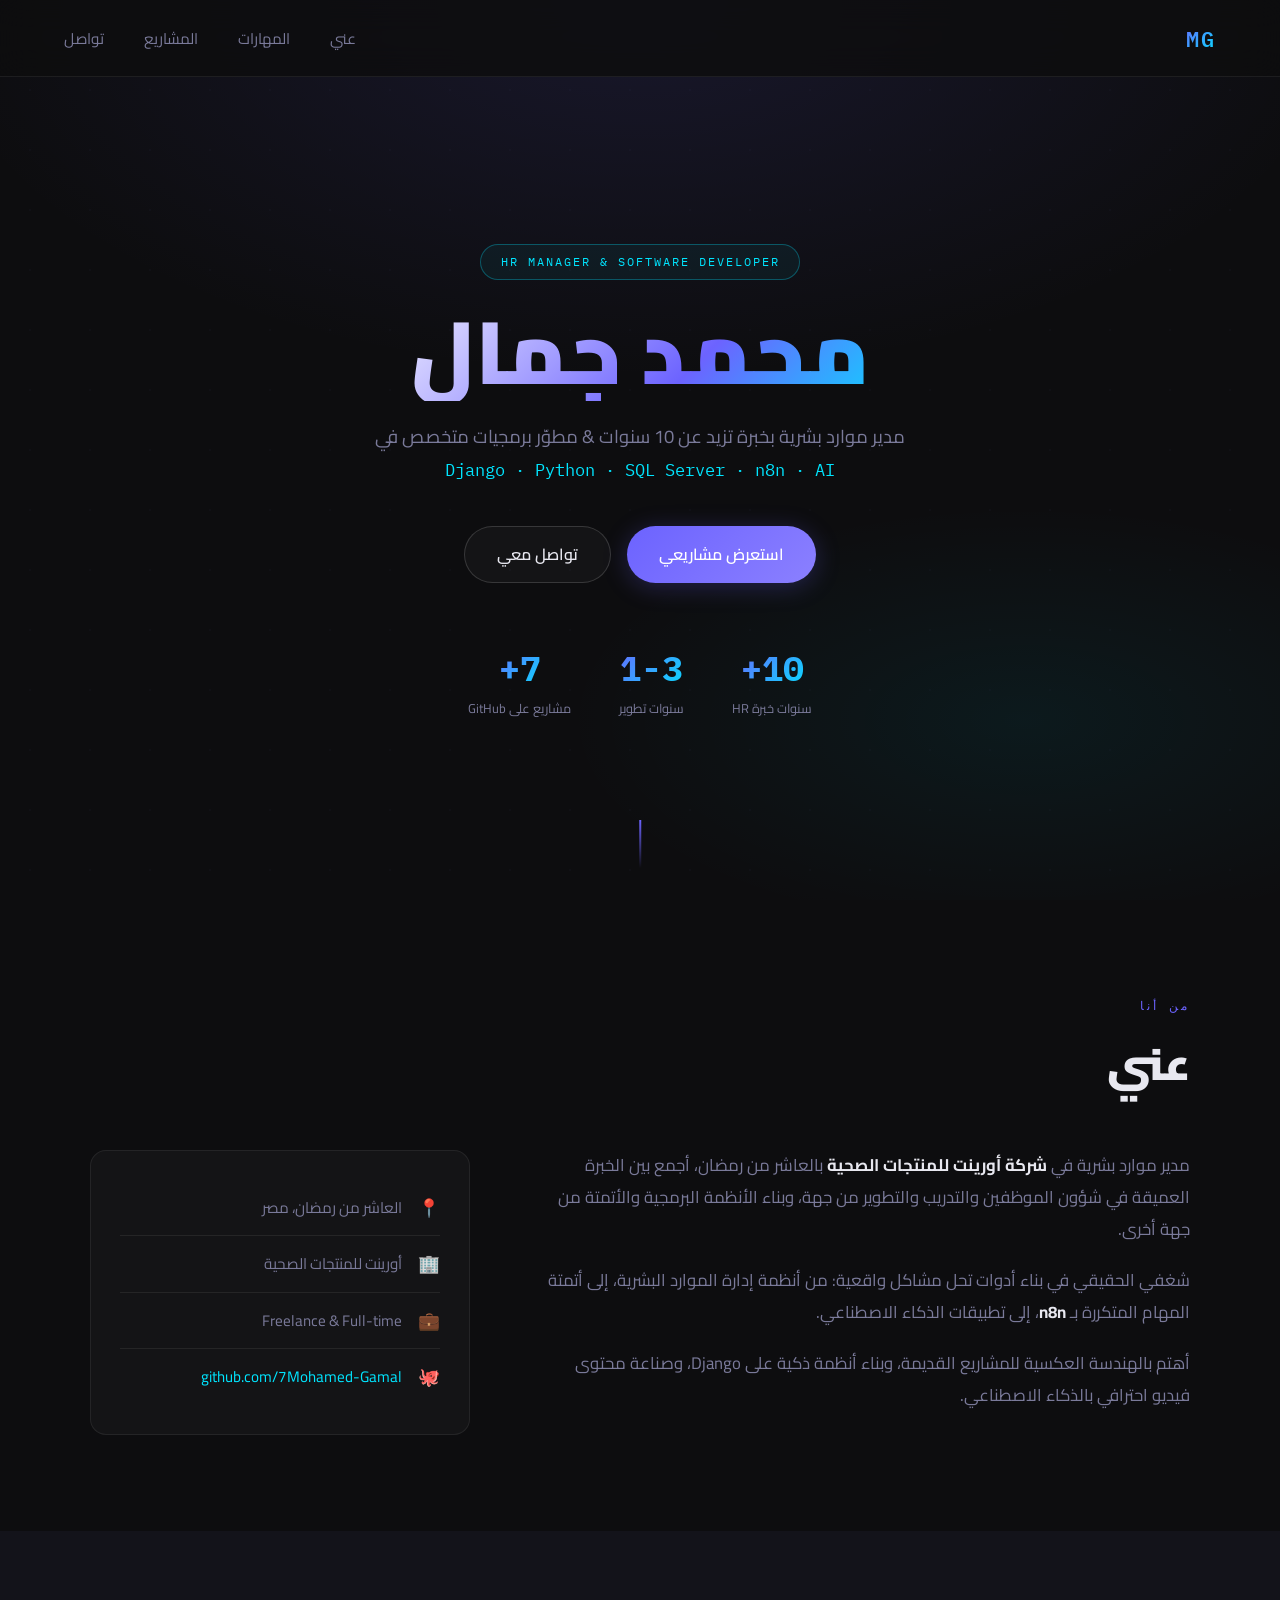
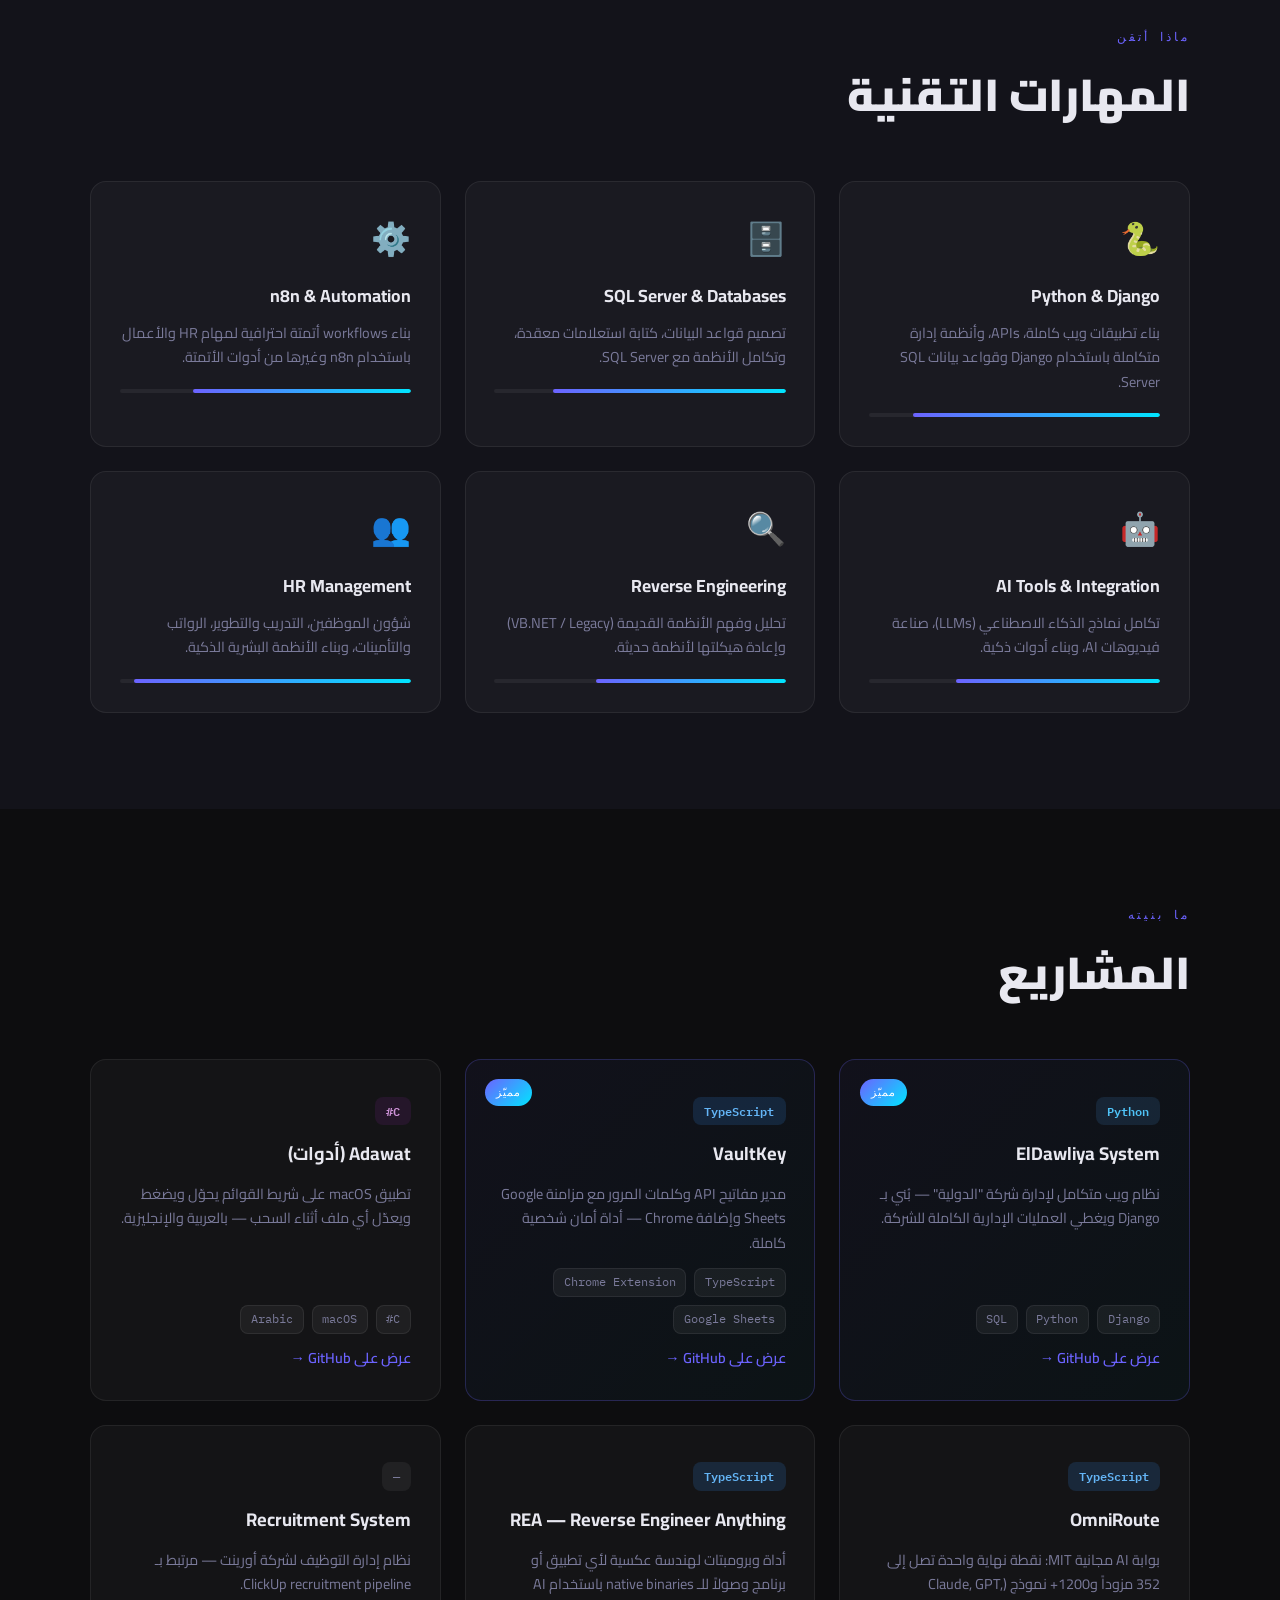
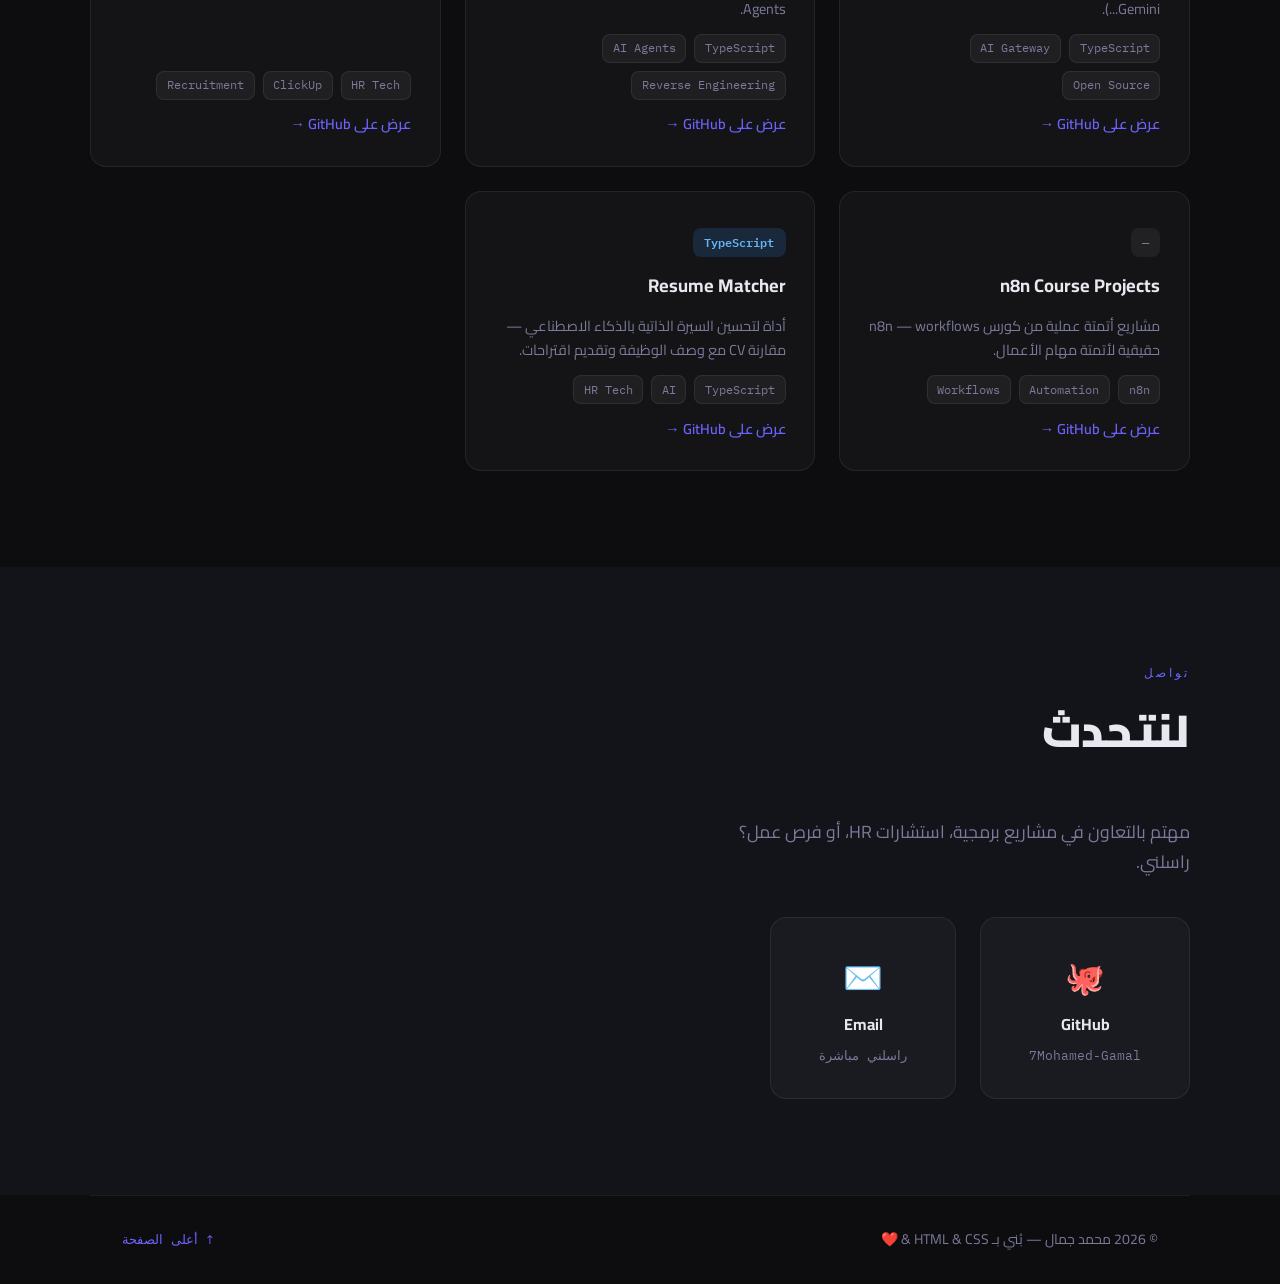
==== index.html @ 4344477e "Initial portfolio setup" ====
<!DOCTYPE html>
<html lang="ar" dir="rtl">
<head>
  <meta charset="UTF-8" />
  <meta name="viewport" content="width=device-width, initial-scale=1.0" />
  <title>محمد جمال | Portfolio</title>
  <link rel="preconnect" href="https://fonts.googleapis.com" />
  <link href="https://fonts.googleapis.com/css2?family=Cairo:wght@400;600;700;900&family=IBM+Plex+Mono:wght@400;600&display=swap" rel="stylesheet" />
  <link rel="stylesheet" href="assets/style.css" />
</head>
<body>

  <!-- ===== HEADER / HERO ===== -->
  <header class="hero" id="home">
    <nav class="nav">
      <span class="logo">MG</span>
      <ul class="nav-links">
        <li><a href="#about">عني</a></li>
        <li><a href="#skills">المهارات</a></li>
        <li><a href="#projects">المشاريع</a></li>
        <li><a href="#contact">تواصل</a></li>
      </ul>
    </nav>

    <div class="hero-content">
      <div class="hero-badge">HR Manager & Software Developer</div>
      <h1 class="hero-name">محمد جمال</h1>
      <p class="hero-sub">
        مدير موارد بشرية بخبرة تزيد عن 10 سنوات &amp; مطوّر برمجيات متخصص في
        <span class="highlight">Django · Python · SQL Server · n8n · AI</span>
      </p>
      <div class="hero-cta">
        <a href="#projects" class="btn btn-primary">استعرض مشاريعي</a>
        <a href="#contact" class="btn btn-outline">تواصل معي</a>
      </div>
      <div class="hero-stats">
        <div class="stat"><span class="stat-num">10+</span><span class="stat-label">سنوات خبرة HR</span></div>
        <div class="stat"><span class="stat-num">1-3</span><span class="stat-label">سنوات تطوير</span></div>
        <div class="stat"><span class="stat-num">7+</span><span class="stat-label">مشاريع على GitHub</span></div>
      </div>
    </div>

    <div class="hero-scroll"><span></span></div>
  </header>

  <!-- ===== ABOUT ===== -->
  <section class="section" id="about">
    <div class="container">
      <div class="section-label">من أنا</div>
      <h2 class="section-title">عني</h2>
      <div class="about-grid">
        <div class="about-text">
          <p>
            مدير موارد بشرية في <strong>شركة أورينت للمنتجات الصحية</strong> بالعاشر من رمضان،
            أجمع بين الخبرة العميقة في شؤون الموظفين والتدريب والتطوير من جهة،
            وبناء الأنظمة البرمجية والأتمتة من جهة أخرى.
          </p>
          <p>
            شغفي الحقيقي في بناء أدوات تحل مشاكل واقعية: من أنظمة إدارة الموارد البشرية،
            إلى أتمتة المهام المتكررة بـ <strong>n8n</strong>، إلى تطبيقات الذكاء الاصطناعي.
          </p>
          <p>
            أهتم بالهندسة العكسية للمشاريع القديمة، وبناء أنظمة ذكية على Django،
            وصناعة محتوى فيديو احترافي بالذكاء الاصطناعي.
          </p>
        </div>
        <div class="about-info">
          <div class="info-card">
            <div class="info-item"><span class="info-icon">📍</span><span>العاشر من رمضان، مصر</span></div>
            <div class="info-item"><span class="info-icon">🏢</span><span>أورينت للمنتجات الصحية</span></div>
            <div class="info-item"><span class="info-icon">💼</span><span>Freelance &amp; Full-time</span></div>
            <div class="info-item">
              <span class="info-icon">🐙</span>
              <a href="https://github.com/7Mohamed-Gamal" target="_blank" rel="noopener">github.com/7Mohamed-Gamal</a>
            </div>
          </div>
        </div>
      </div>
    </div>
  </section>

  <!-- ===== SKILLS ===== -->
  <section class="section section-dark" id="skills">
    <div class="container">
      <div class="section-label">ماذا أتقن</div>
      <h2 class="section-title">المهارات التقنية</h2>
      <div class="skills-grid">

        <div class="skill-card">
          <div class="skill-icon">🐍</div>
          <h3>Python & Django</h3>
          <p>بناء تطبيقات ويب كاملة، APIs، وأنظمة إدارة متكاملة باستخدام Django وقواعد بيانات SQL Server.</p>
          <div class="skill-bar"><div class="skill-fill" style="width:85%"></div></div>
        </div>

        <div class="skill-card">
          <div class="skill-icon">🗄️</div>
          <h3>SQL Server & Databases</h3>
          <p>تصميم قواعد البيانات، كتابة استعلامات معقدة، وتكامل الأنظمة مع SQL Server.</p>
          <div class="skill-bar"><div class="skill-fill" style="width:80%"></div></div>
        </div>

        <div class="skill-card">
          <div class="skill-icon">⚙️</div>
          <h3>n8n & Automation</h3>
          <p>بناء workflows أتمتة احترافية لمهام HR والأعمال باستخدام n8n وغيرها من أدوات الأتمتة.</p>
          <div class="skill-bar"><div class="skill-fill" style="width:75%"></div></div>
        </div>

        <div class="skill-card">
          <div class="skill-icon">🤖</div>
          <h3>AI Tools & Integration</h3>
          <p>تكامل نماذج الذكاء الاصطناعي (LLMs)، صناعة فيديوهات AI، وبناء أدوات ذكية.</p>
          <div class="skill-bar"><div class="skill-fill" style="width:70%"></div></div>
        </div>

        <div class="skill-card">
          <div class="skill-icon">🔍</div>
          <h3>Reverse Engineering</h3>
          <p>تحليل وفهم الأنظمة القديمة (VB.NET / Legacy) وإعادة هيكلتها لأنظمة حديثة.</p>
          <div class="skill-bar"><div class="skill-fill" style="width:65%"></div></div>
        </div>

        <div class="skill-card">
          <div class="skill-icon">👥</div>
          <h3>HR Management</h3>
          <p>شؤون الموظفين، التدريب والتطوير، الرواتب والتأمينات، وبناء الأنظمة البشرية الذكية.</p>
          <div class="skill-bar"><div class="skill-fill" style="width:95%"></div></div>
        </div>

      </div>
    </div>
  </section>

  <!-- ===== PROJECTS ===== -->
  <section class="section" id="projects">
    <div class="container">
      <div class="section-label">ما بنيته</div>
      <h2 class="section-title">المشاريع</h2>
      <div class="projects-grid">

        <div class="project-card featured">
          <div class="project-badge">مميّز</div>
          <div class="project-lang lang-python">Python</div>
          <h3>ElDawliya System</h3>
          <p>نظام ويب متكامل لإدارة شركة "الدولية" — بُني بـ Django ويغطي العمليات الإدارية الكاملة للشركة.</p>
          <div class="project-tags"><span>Django</span><span>Python</span><span>SQL</span></div>
          <a href="https://github.com/7Mohamed-Gamal/ElDawliya_Sys" target="_blank" class="project-link">عرض على GitHub →</a>
        </div>

        <div class="project-card featured">
          <div class="project-badge">مميّز</div>
          <div class="project-lang lang-ts">TypeScript</div>
          <h3>VaultKey</h3>
          <p>مدير مفاتيح API وكلمات المرور مع مزامنة Google Sheets وإضافة Chrome — أداة أمان شخصية كاملة.</p>
          <div class="project-tags"><span>TypeScript</span><span>Chrome Extension</span><span>Google Sheets</span></div>
          <a href="https://github.com/7Mohamed-Gamal/VaultKey" target="_blank" class="project-link">عرض على GitHub →</a>
        </div>

        <div class="project-card">
          <div class="project-lang lang-cs">C#</div>
          <h3>Adawat (أدوات)</h3>
          <p>تطبيق macOS على شريط القوائم يحوّل ويضغط ويعدّل أي ملف أثناء السحب — بالعربية والإنجليزية.</p>
          <div class="project-tags"><span>C#</span><span>macOS</span><span>Arabic</span></div>
          <a href="https://github.com/7Mohamed-Gamal/adawat" target="_blank" class="project-link">عرض على GitHub →</a>
        </div>

        <div class="project-card">
          <div class="project-lang lang-ts">TypeScript</div>
          <h3>OmniRoute</h3>
          <p>بوابة AI مجانية MIT: نقطة نهاية واحدة تصل إلى 352 مزوداً و1200+ نموذج (Claude, GPT, Gemini...).</p>
          <div class="project-tags"><span>TypeScript</span><span>AI Gateway</span><span>Open Source</span></div>
          <a href="https://github.com/7Mohamed-Gamal/OmniRoute" target="_blank" class="project-link">عرض على GitHub →</a>
        </div>

        <div class="project-card">
          <div class="project-lang lang-ts">TypeScript</div>
          <h3>REA — Reverse Engineer Anything</h3>
          <p>أداة وبرومبتات لهندسة عكسية لأي تطبيق أو برنامج وصولاً للـ native binaries باستخدام AI Agents.</p>
          <div class="project-tags"><span>TypeScript</span><span>AI Agents</span><span>Reverse Engineering</span></div>
          <a href="https://github.com/7Mohamed-Gamal/rea" target="_blank" class="project-link">عرض على GitHub →</a>
        </div>

        <div class="project-card">
          <div class="project-lang lang-none">—</div>
          <h3>Recruitment System</h3>
          <p>نظام إدارة التوظيف لشركة أورينت — مرتبط بـ ClickUp recruitment pipeline.</p>
          <div class="project-tags"><span>HR Tech</span><span>ClickUp</span><span>Recruitment</span></div>
          <a href="https://github.com/7Mohamed-Gamal/recruitment-system" target="_blank" class="project-link">عرض على GitHub →</a>
        </div>

        <div class="project-card">
          <div class="project-lang lang-none">—</div>
          <h3>n8n Course Projects</h3>
          <p>مشاريع أتمتة عملية من كورس n8n — workflows حقيقية لأتمتة مهام الأعمال.</p>
          <div class="project-tags"><span>n8n</span><span>Automation</span><span>Workflows</span></div>
          <a href="https://github.com/7Mohamed-Gamal/n8n-course-Projetcs" target="_blank" class="project-link">عرض على GitHub →</a>
        </div>

        <div class="project-card">
          <div class="project-lang lang-ts">TypeScript</div>
          <h3>Resume Matcher</h3>
          <p>أداة لتحسين السيرة الذاتية بالذكاء الاصطناعي — مقارنة CV مع وصف الوظيفة وتقديم اقتراحات.</p>
          <div class="project-tags"><span>TypeScript</span><span>AI</span><span>HR Tech</span></div>
          <a href="https://github.com/7Mohamed-Gamal/Resume-Matcher" target="_blank" class="project-link">عرض على GitHub →</a>
        </div>

      </div>
    </div>
  </section>

  <!-- ===== CONTACT ===== -->
  <section class="section section-dark" id="contact">
    <div class="container">
      <div class="section-label">تواصل</div>
      <h2 class="section-title">لنتحدث</h2>
      <p class="contact-sub">مهتم بالتعاون في مشاريع برمجية، استشارات HR، أو فرص عمل؟ راسلني.</p>
      <div class="contact-links">
        <a href="https://github.com/7Mohamed-Gamal" target="_blank" class="contact-card">
          <span class="contact-icon">🐙</span>
          <span>GitHub</span>
          <span class="contact-handle">7Mohamed-Gamal</span>
        </a>
        <a href="mailto:your@email.com" class="contact-card" id="email-link">
          <span class="contact-icon">✉️</span>
          <span>Email</span>
          <span class="contact-handle">راسلني مباشرة</span>
        </a>
      </div>
    </div>
  </section>

  <!-- ===== FOOTER ===== -->
  <footer class="footer">
    <p>© 2026 محمد جمال — بُني بـ HTML &amp; CSS &amp; ❤️</p>
    <a href="#home" class="back-top">↑ أعلى الصفحة</a>
  </footer>

  <script src="assets/main.js"></script>
</body>
</html>
---- assets/style.css ----
/* ===== RESET & BASE ===== */
*, *::before, *::after { box-sizing: border-box; margin: 0; padding: 0; }

:root {
  --bg: #0d0d0f;
  --bg2: #13131a;
  --bg3: #1a1a24;
  --border: rgba(255,255,255,0.07);
  --text: #e8e8f0;
  --text-muted: #7a7a9a;
  --accent: #6c63ff;
  --accent2: #00e5ff;
  --accent-glow: rgba(108, 99, 255, 0.25);
  --green: #00e676;
  --card-bg: rgba(255,255,255,0.03);
  --card-hover: rgba(108,99,255,0.08);
  --radius: 16px;
  --radius-sm: 8px;
  --font: 'Cairo', sans-serif;
  --mono: 'IBM Plex Mono', monospace;
  --shadow: 0 8px 32px rgba(0,0,0,0.4);
  --transition: all 0.3s cubic-bezier(0.4, 0, 0.2, 1);
}

html { scroll-behavior: smooth; }

body {
  font-family: var(--font);
  background: var(--bg);
  color: var(--text);
  line-height: 1.7;
  -webkit-font-smoothing: antialiased;
  overflow-x: hidden;
}

a { text-decoration: none; color: inherit; }

::selection { background: var(--accent); color: #fff; }

/* ===== SCROLLBAR ===== */
::-webkit-scrollbar { width: 6px; }
::-webkit-scrollbar-track { background: var(--bg); }
::-webkit-scrollbar-thumb { background: var(--accent); border-radius: 3px; }

/* ===== NAV ===== */
.nav {
  position: fixed;
  top: 0; left: 0; right: 0;
  z-index: 100;
  display: flex;
  align-items: center;
  justify-content: space-between;
  padding: 1.2rem 4rem;
  background: rgba(13,13,15,0.85);
  backdrop-filter: blur(16px);
  border-bottom: 1px solid var(--border);
}

.logo {
  font-family: var(--mono);
  font-size: 1.4rem;
  font-weight: 600;
  color: var(--accent);
  letter-spacing: 2px;
  background: linear-gradient(135deg, var(--accent), var(--accent2));
  -webkit-background-clip: text;
  -webkit-text-fill-color: transparent;
}

.nav-links {
  list-style: none;
  display: flex;
  gap: 2.5rem;
}

.nav-links a {
  font-size: 0.95rem;
  color: var(--text-muted);
  transition: var(--transition);
  position: relative;
}

.nav-links a::after {
  content: '';
  position: absolute;
  bottom: -4px;
  right: 0;
  width: 0;
  height: 2px;
  background: var(--accent);
  transition: width 0.3s;
}

.nav-links a:hover { color: var(--text); }
.nav-links a:hover::after { width: 100%; }

/* ===== HERO ===== */
.hero {
  min-height: 100vh;
  display: flex;
  flex-direction: column;
  align-items: center;
  justify-content: center;
  text-align: center;
  position: relative;
  padding: 8rem 2rem 4rem;
  background:
    radial-gradient(ellipse 80% 60% at 50% 0%, rgba(108,99,255,0.12) 0%, transparent 70%),
    radial-gradient(ellipse 60% 40% at 80% 80%, rgba(0,229,255,0.06) 0%, transparent 60%),
    var(--bg);
  overflow: hidden;
}

.hero::before {
  content: '';
  position: absolute;
  inset: 0;
  background: url("data:image/svg+xml,%3Csvg width='60' height='60' viewBox='0 0 60 60' xmlns='http://www.w3.org/2000/svg'%3E%3Cg fill='none' fill-rule='evenodd'%3E%3Cg fill='%236c63ff' fill-opacity='0.03'%3E%3Ccircle cx='30' cy='30' r='1'/%3E%3C/g%3E%3C/g%3E%3C/svg%3E");
  pointer-events: none;
}

.hero-content { position: relative; z-index: 1; max-width: 760px; }

.hero-badge {
  display: inline-block;
  font-family: var(--mono);
  font-size: 0.78rem;
  letter-spacing: 2px;
  text-transform: uppercase;
  color: var(--accent2);
  border: 1px solid rgba(0,229,255,0.3);
  padding: 0.4rem 1.2rem;
  border-radius: 100px;
  margin-bottom: 1.5rem;
  background: rgba(0,229,255,0.05);
}

.hero-name {
  font-size: clamp(3rem, 8vw, 5.5rem);
  font-weight: 900;
  line-height: 1.1;
  background: linear-gradient(135deg, #fff 0%, var(--accent) 60%, var(--accent2) 100%);
  -webkit-background-clip: text;
  -webkit-text-fill-color: transparent;
  margin-bottom: 1.2rem;
}

.hero-sub {
  font-size: 1.15rem;
  color: var(--text-muted);
  max-width: 580px;
  margin: 0 auto 2.5rem;
  line-height: 1.8;
}

.highlight {
  color: var(--accent2);
  font-family: var(--mono);
  font-size: 0.95em;
}

.hero-cta {
  display: flex;
  gap: 1rem;
  justify-content: center;
  flex-wrap: wrap;
  margin-bottom: 3.5rem;
}

.btn {
  padding: 0.85rem 2rem;
  border-radius: 100px;
  font-family: var(--font);
  font-size: 1rem;
  font-weight: 600;
  cursor: pointer;
  transition: var(--transition);
  display: inline-flex;
  align-items: center;
  gap: 0.5rem;
}

.btn-primary {
  background: linear-gradient(135deg, var(--accent), #8b80ff);
  color: #fff;
  box-shadow: 0 4px 24px var(--accent-glow);
}
.btn-primary:hover { transform: translateY(-2px); box-shadow: 0 8px 32px var(--accent-glow); }

.btn-outline {
  border: 1.5px solid rgba(255,255,255,0.15);
  color: var(--text);
  background: rgba(255,255,255,0.03);
}
.btn-outline:hover { border-color: var(--accent); color: var(--accent); background: var(--accent-glow); }

.hero-stats {
  display: flex;
  gap: 3rem;
  justify-content: center;
}

.stat { display: flex; flex-direction: column; align-items: center; }
.stat-num {
  font-size: 2.2rem;
  font-weight: 900;
  background: linear-gradient(135deg, var(--accent), var(--accent2));
  -webkit-background-clip: text;
  -webkit-text-fill-color: transparent;
  font-family: var(--mono);
}
.stat-label { font-size: 0.8rem; color: var(--text-muted); }

.hero-scroll {
  position: absolute;
  bottom: 2rem;
  left: 50%;
  transform: translateX(-50%);
}
.hero-scroll span {
  display: block;
  width: 1.5px;
  height: 48px;
  background: linear-gradient(to bottom, var(--accent), transparent);
  margin: 0 auto;
  animation: scroll-line 2s ease-in-out infinite;
}
@keyframes scroll-line { 0%,100%{opacity:0;transform:scaleY(0);transform-origin:top} 50%{opacity:1;transform:scaleY(1)} }

/* ===== SECTIONS ===== */
.section { padding: 6rem 2rem; }
.section-dark { background: var(--bg2); }

.container { max-width: 1100px; margin: 0 auto; }

.section-label {
  font-family: var(--mono);
  font-size: 0.75rem;
  letter-spacing: 3px;
  text-transform: uppercase;
  color: var(--accent);
  margin-bottom: 0.6rem;
}

.section-title {
  font-size: clamp(1.8rem, 4vw, 2.8rem);
  font-weight: 900;
  margin-bottom: 3rem;
  color: var(--text);
}

/* ===== ABOUT ===== */
.about-grid {
  display: grid;
  grid-template-columns: 1fr 380px;
  gap: 4rem;
  align-items: start;
}

.about-text p { color: var(--text-muted); margin-bottom: 1.2rem; font-size: 1.05rem; line-height: 1.9; }
.about-text strong { color: var(--text); }

.info-card {
  background: var(--card-bg);
  border: 1px solid var(--border);
  border-radius: var(--radius);
  padding: 1.8rem;
}

.info-item {
  display: flex;
  align-items: center;
  gap: 1rem;
  padding: 0.8rem 0;
  border-bottom: 1px solid var(--border);
  color: var(--text-muted);
  font-size: 0.95rem;
}
.info-item:last-child { border-bottom: none; }
.info-item a { color: var(--accent2); }
.info-item a:hover { text-decoration: underline; }
.info-icon { font-size: 1.1rem; }

/* ===== SKILLS ===== */
.skills-grid {
  display: grid;
  grid-template-columns: repeat(auto-fill, minmax(300px, 1fr));
  gap: 1.5rem;
}

.skill-card {
  background: var(--card-bg);
  border: 1px solid var(--border);
  border-radius: var(--radius);
  padding: 1.8rem;
  transition: var(--transition);
}
.skill-card:hover {
  border-color: rgba(108,99,255,0.3);
  background: var(--card-hover);
  transform: translateY(-4px);
  box-shadow: var(--shadow);
}

.skill-icon { font-size: 2rem; margin-bottom: 1rem; }
.skill-card h3 { font-size: 1.1rem; font-weight: 700; margin-bottom: 0.6rem; color: var(--text); }
.skill-card p { color: var(--text-muted); font-size: 0.9rem; line-height: 1.7; margin-bottom: 1.2rem; }

.skill-bar {
  height: 4px;
  background: rgba(255,255,255,0.06);
  border-radius: 2px;
  overflow: hidden;
}
.skill-fill {
  height: 100%;
  background: linear-gradient(90deg, var(--accent), var(--accent2));
  border-radius: 2px;
  transition: width 1.2s ease;
}

/* ===== PROJECTS ===== */
.projects-grid {
  display: grid;
  grid-template-columns: repeat(auto-fill, minmax(320px, 1fr));
  gap: 1.5rem;
}

.project-card {
  background: var(--card-bg);
  border: 1px solid var(--border);
  border-radius: var(--radius);
  padding: 1.8rem;
  position: relative;
  transition: var(--transition);
  display: flex;
  flex-direction: column;
  gap: 0.8rem;
}
.project-card:hover {
  border-color: rgba(108,99,255,0.3);
  background: var(--card-hover);
  transform: translateY(-4px);
  box-shadow: var(--shadow);
}

.project-card.featured {
  border-color: rgba(108,99,255,0.25);
  background: linear-gradient(135deg, rgba(108,99,255,0.05), rgba(0,229,255,0.03));
}

.project-badge {
  position: absolute;
  top: 1.2rem;
  left: 1.2rem;
  font-size: 0.7rem;
  font-family: var(--mono);
  letter-spacing: 1px;
  background: linear-gradient(135deg, var(--accent), var(--accent2));
  color: #fff;
  padding: 0.25rem 0.7rem;
  border-radius: 100px;
}

.project-lang {
  font-family: var(--mono);
  font-size: 0.75rem;
  font-weight: 600;
  padding: 0.25rem 0.7rem;
  border-radius: var(--radius-sm);
  display: inline-block;
  align-self: flex-start;
  margin-top: 0.5rem;
}
.lang-python { background: rgba(55,118,171,0.2); color: #4fc3f7; }
.lang-ts     { background: rgba(49,120,198,0.2); color: #64b5f6; }
.lang-cs     { background: rgba(104,33,122,0.2); color: #ce93d8; }
.lang-none   { background: rgba(255,255,255,0.06); color: var(--text-muted); }

.project-card h3 {
  font-size: 1.15rem;
  font-weight: 700;
  color: var(--text);
}

.project-card p {
  color: var(--text-muted);
  font-size: 0.9rem;
  line-height: 1.7;
  flex: 1;
}

.project-tags {
  display: flex;
  flex-wrap: wrap;
  gap: 0.5rem;
}
.project-tags span {
  font-size: 0.75rem;
  font-family: var(--mono);
  background: rgba(255,255,255,0.05);
  border: 1px solid var(--border);
  color: var(--text-muted);
  padding: 0.2rem 0.6rem;
  border-radius: var(--radius-sm);
}

.project-link {
  font-size: 0.9rem;
  font-weight: 600;
  color: var(--accent);
  transition: var(--transition);
  align-self: flex-start;
}
.project-link:hover { color: var(--accent2); letter-spacing: 0.5px; }

/* ===== CONTACT ===== */
.contact-sub {
  color: var(--text-muted);
  font-size: 1.1rem;
  max-width: 500px;
  margin-bottom: 2.5rem;
}

.contact-links {
  display: flex;
  gap: 1.5rem;
  flex-wrap: wrap;
}

.contact-card {
  display: flex;
  flex-direction: column;
  align-items: center;
  gap: 0.4rem;
  background: var(--card-bg);
  border: 1px solid var(--border);
  border-radius: var(--radius);
  padding: 2rem 3rem;
  transition: var(--transition);
  min-width: 180px;
  text-align: center;
}
.contact-card:hover {
  border-color: var(--accent);
  background: var(--accent-glow);
  transform: translateY(-4px);
  box-shadow: var(--shadow);
}

.contact-icon { font-size: 2rem; }
.contact-card span:nth-child(2) { font-weight: 700; font-size: 1rem; }
.contact-handle { font-family: var(--mono); font-size: 0.8rem; color: var(--text-muted); }

/* ===== FOOTER ===== */
.footer {
  text-align: center;
  padding: 2rem;
  border-top: 1px solid var(--border);
  color: var(--text-muted);
  font-size: 0.875rem;
  display: flex;
  justify-content: space-between;
  align-items: center;
  max-width: 1100px;
  margin: 0 auto;
}

.back-top {
  font-family: var(--mono);
  font-size: 0.8rem;
  color: var(--accent);
  transition: var(--transition);
}
.back-top:hover { color: var(--accent2); }

/* ===== RESPONSIVE ===== */
@media (max-width: 768px) {
  .nav { padding: 1rem 1.5rem; }
  .nav-links { gap: 1.2rem; }
  .nav-links a { font-size: 0.85rem; }
  .hero-stats { gap: 1.5rem; }
  .about-grid { grid-template-columns: 1fr; }
  .footer { flex-direction: column; gap: 0.8rem; }
  .contact-card { padding: 1.5rem 2rem; }
}

@media (max-width: 480px) {
  .nav-links { display: none; }
  .hero-name { font-size: 2.5rem; }
  .btn { padding: 0.75rem 1.5rem; font-size: 0.9rem; }
  .hero-stats { flex-wrap: wrap; }
}

/* ===== ANIMATIONS ===== */
.fade-in {
  opacity: 0;
  transform: translateY(24px);
  transition: opacity 0.7s ease, transform 0.7s ease;
}
.fade-in.visible {
  opacity: 1;
  transform: translateY(0);
}
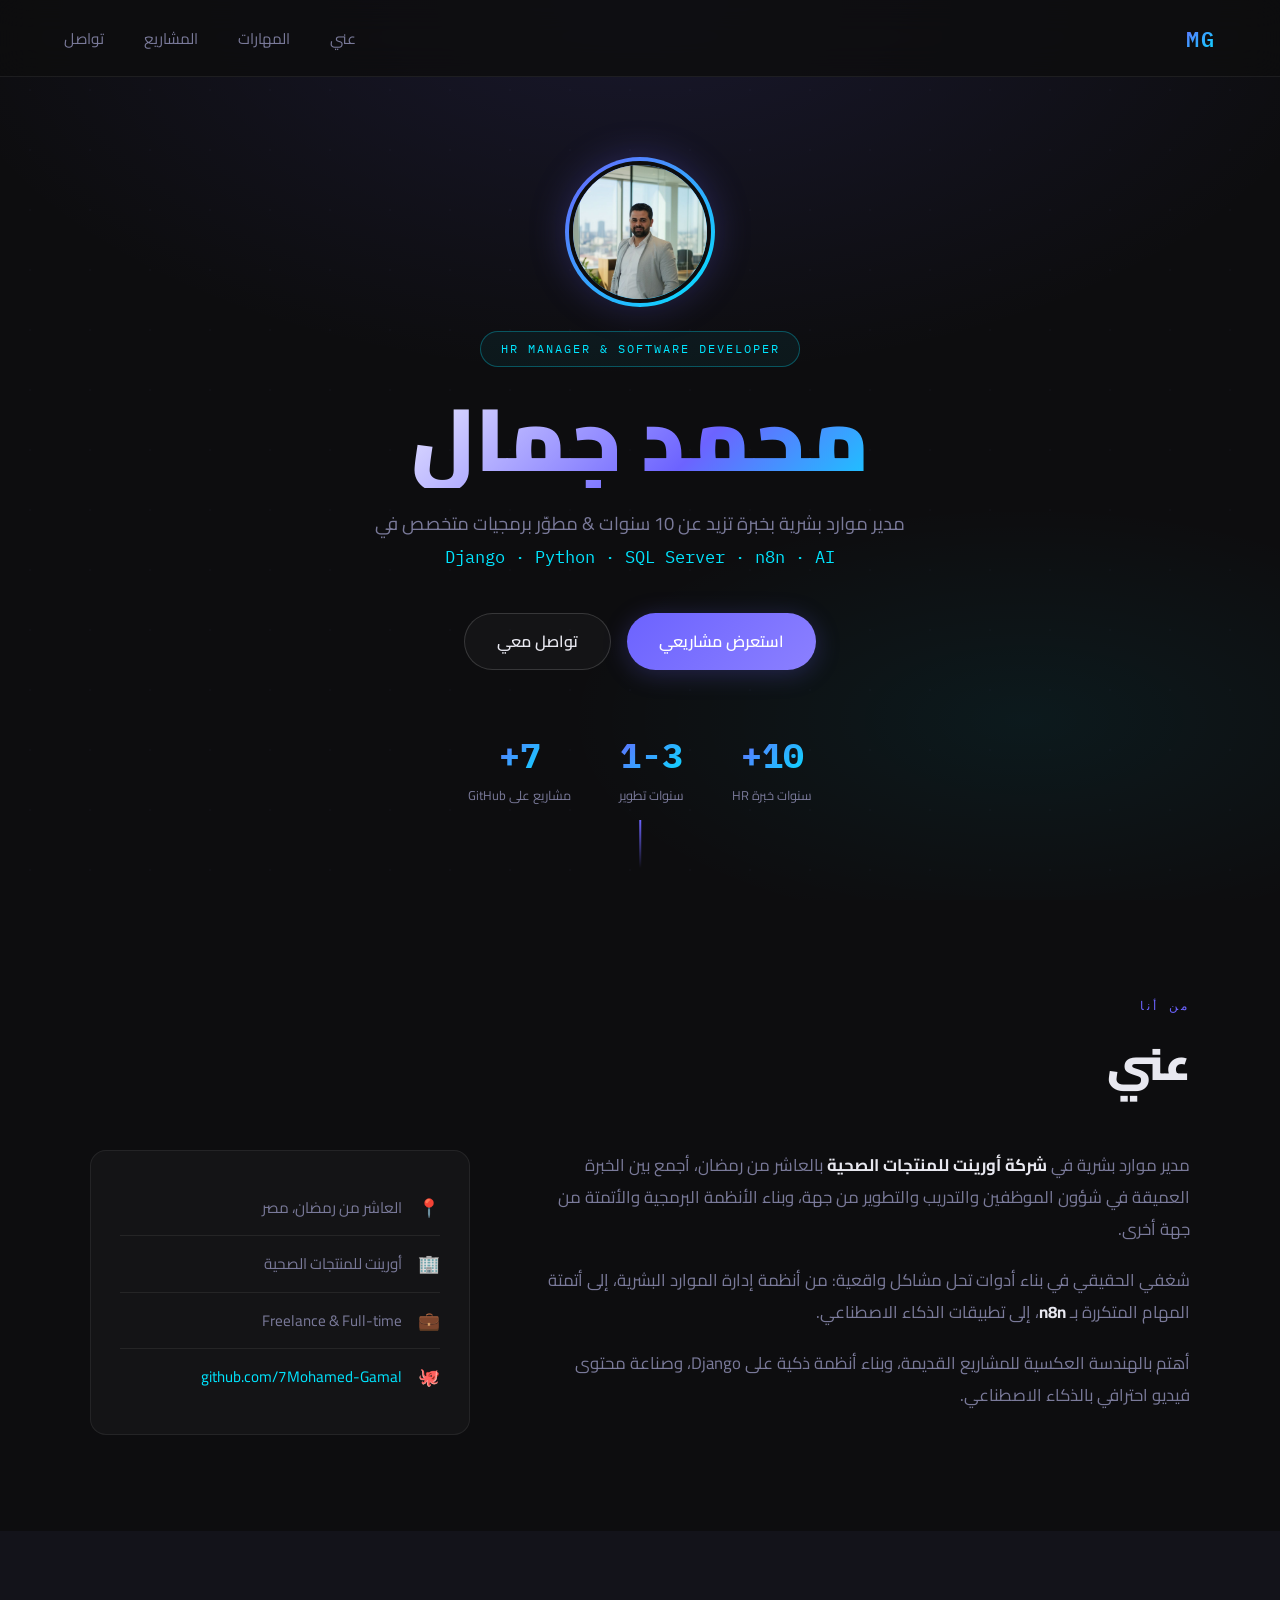
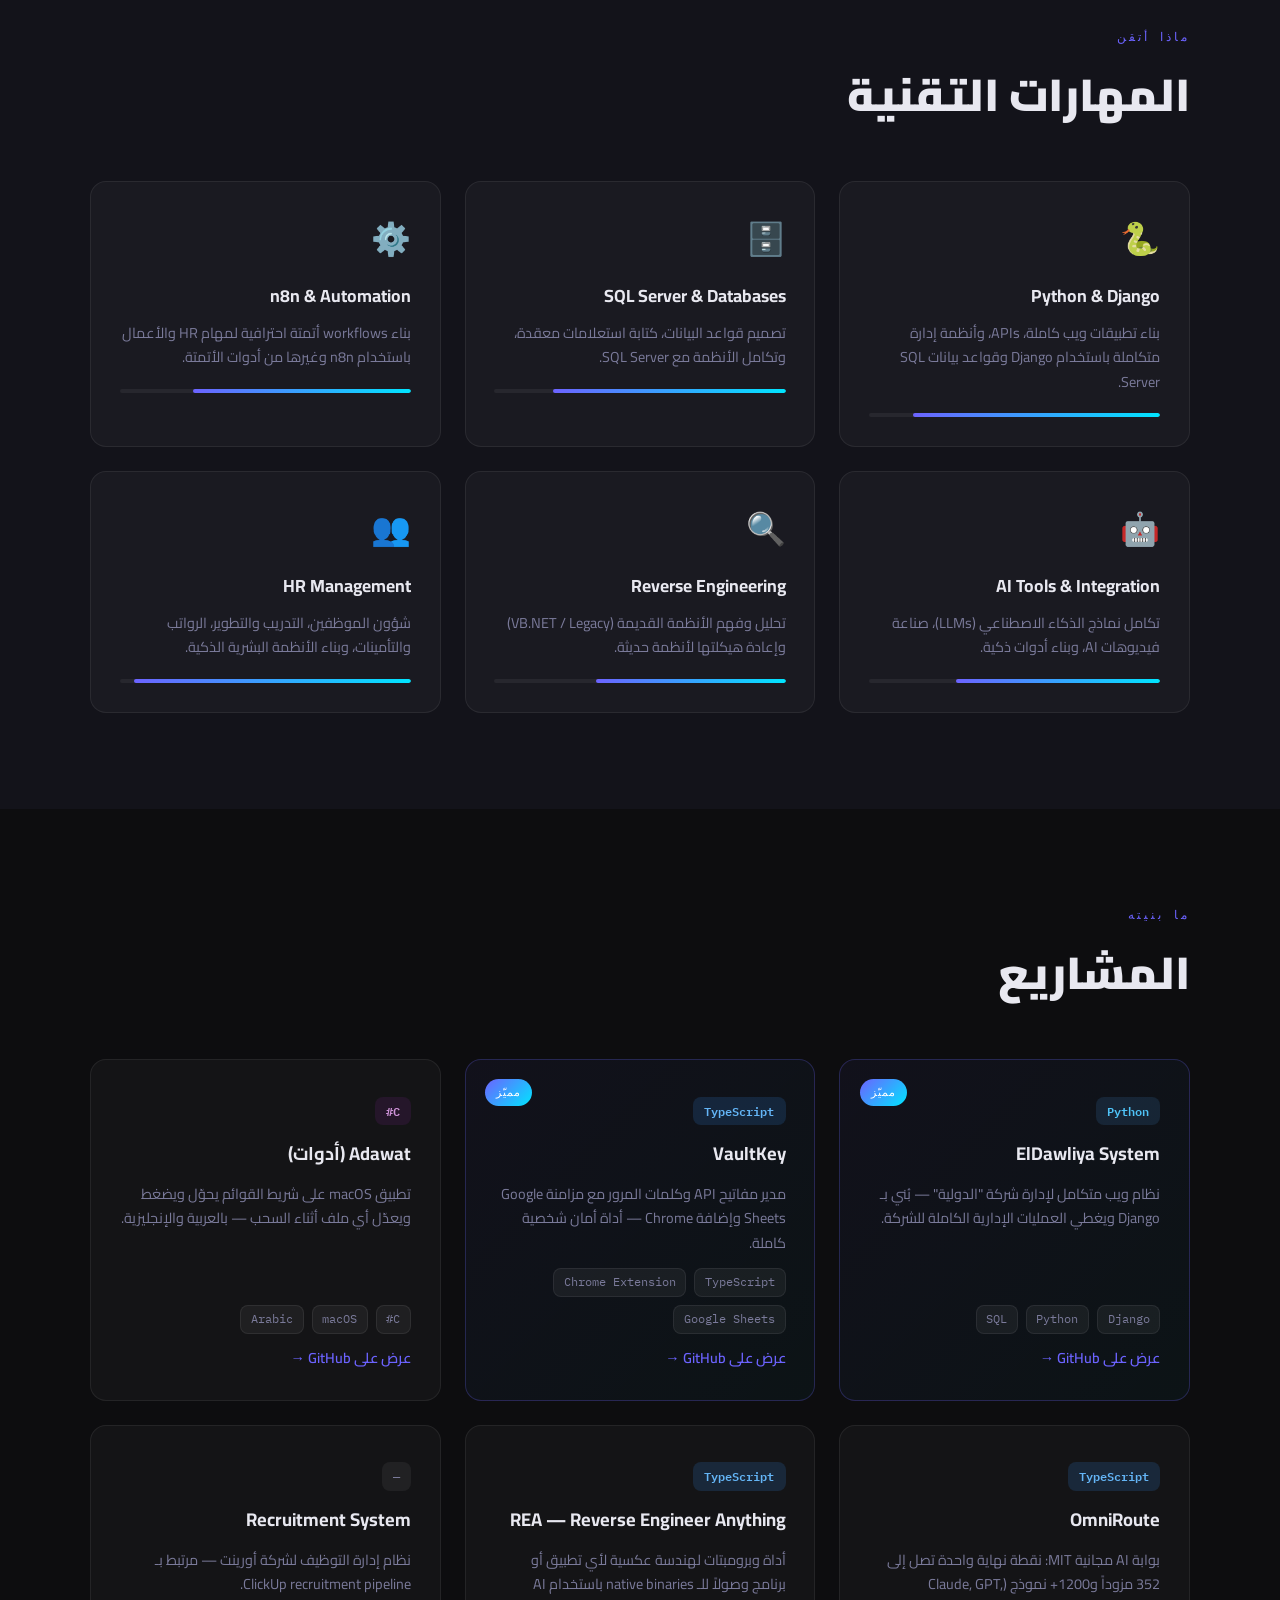
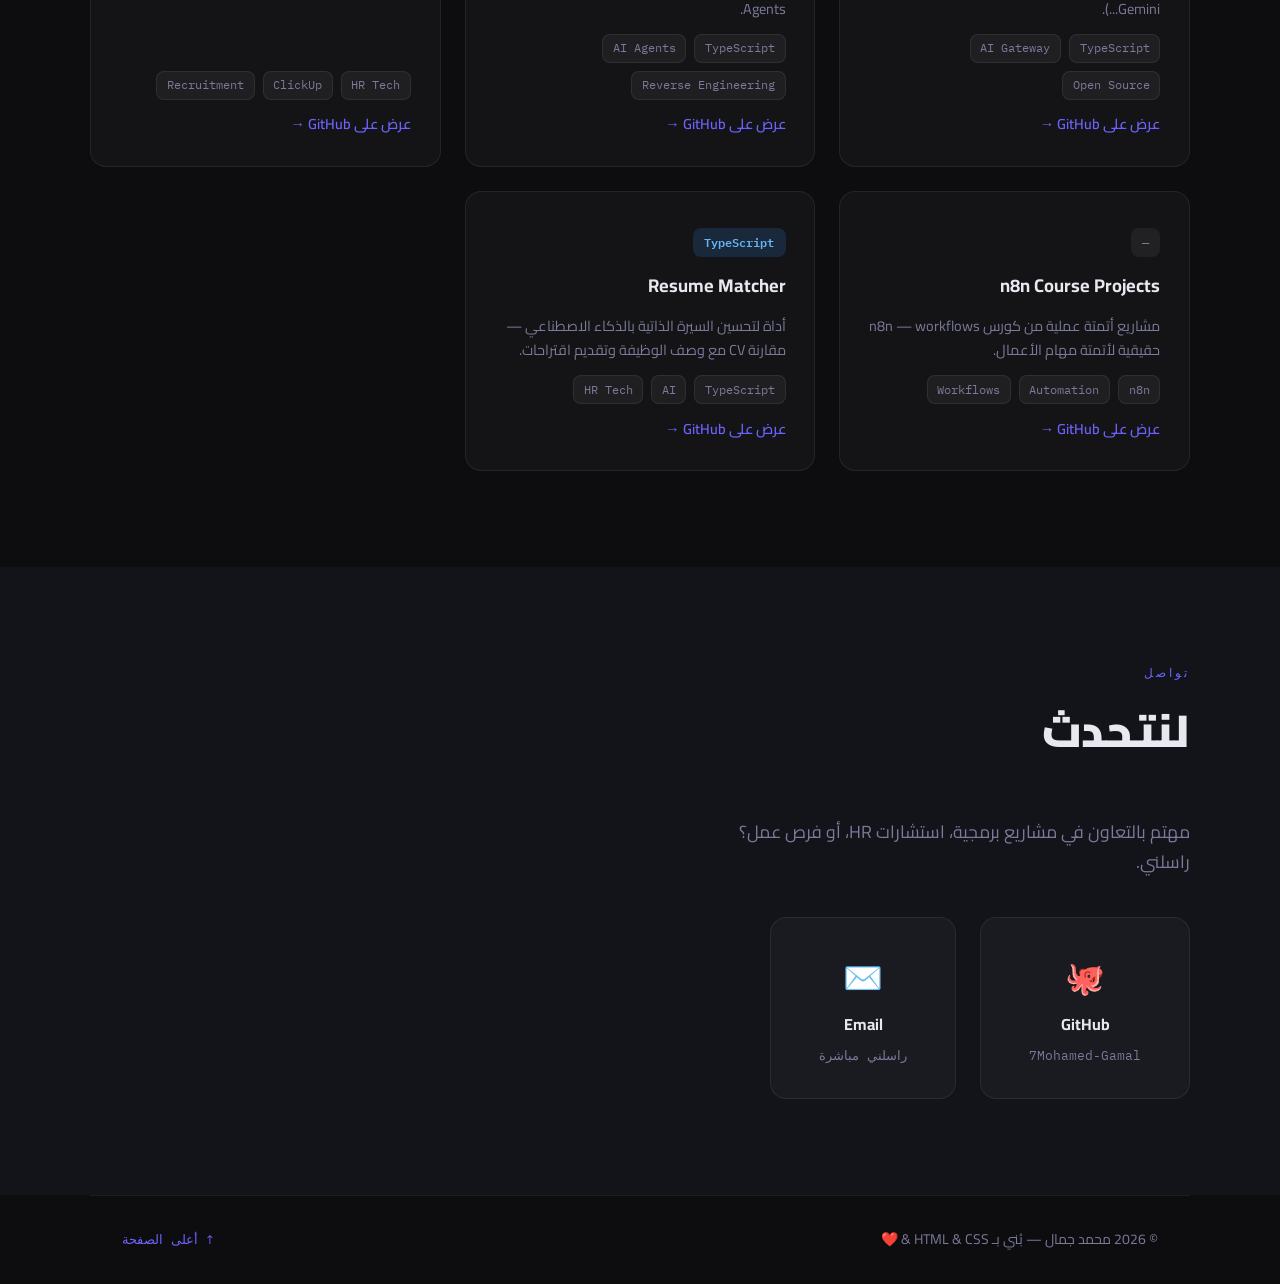
==== commit 75efe6e9: "Add profile photo to hero section" ====
--- a/index.html
+++ b/index.html
@@ -23,6 +23,9 @@
     </nav>
 
     <div class="hero-content">
+      <div class="hero-photo-wrap">
+        <img class="hero-photo" src="assets/profile.jpg" alt="صورة محمد جمال الشخصية" />
+      </div>
       <div class="hero-badge">HR Manager & Software Developer</div>
       <h1 class="hero-name">محمد جمال</h1>
       <p class="hero-sub">
--- a/assets/style.css
+++ b/assets/style.css
@@ -121,6 +121,26 @@
 
 .hero-content { position: relative; z-index: 1; max-width: 760px; }
 
+.hero-photo-wrap {
+  width: 150px;
+  height: 150px;
+  margin: 0 auto 1.5rem;
+  padding: 4px;
+  border-radius: 50%;
+  background: linear-gradient(135deg, var(--accent), var(--accent2));
+  box-shadow: 0 0 36px var(--accent-glow);
+}
+
+.hero-photo {
+  display: block;
+  width: 100%;
+  height: 100%;
+  border-radius: 50%;
+  object-fit: cover;
+  object-position: center 25%;
+  border: 4px solid var(--bg);
+}
+
 .hero-badge {
   display: inline-block;
   font-family: var(--mono);
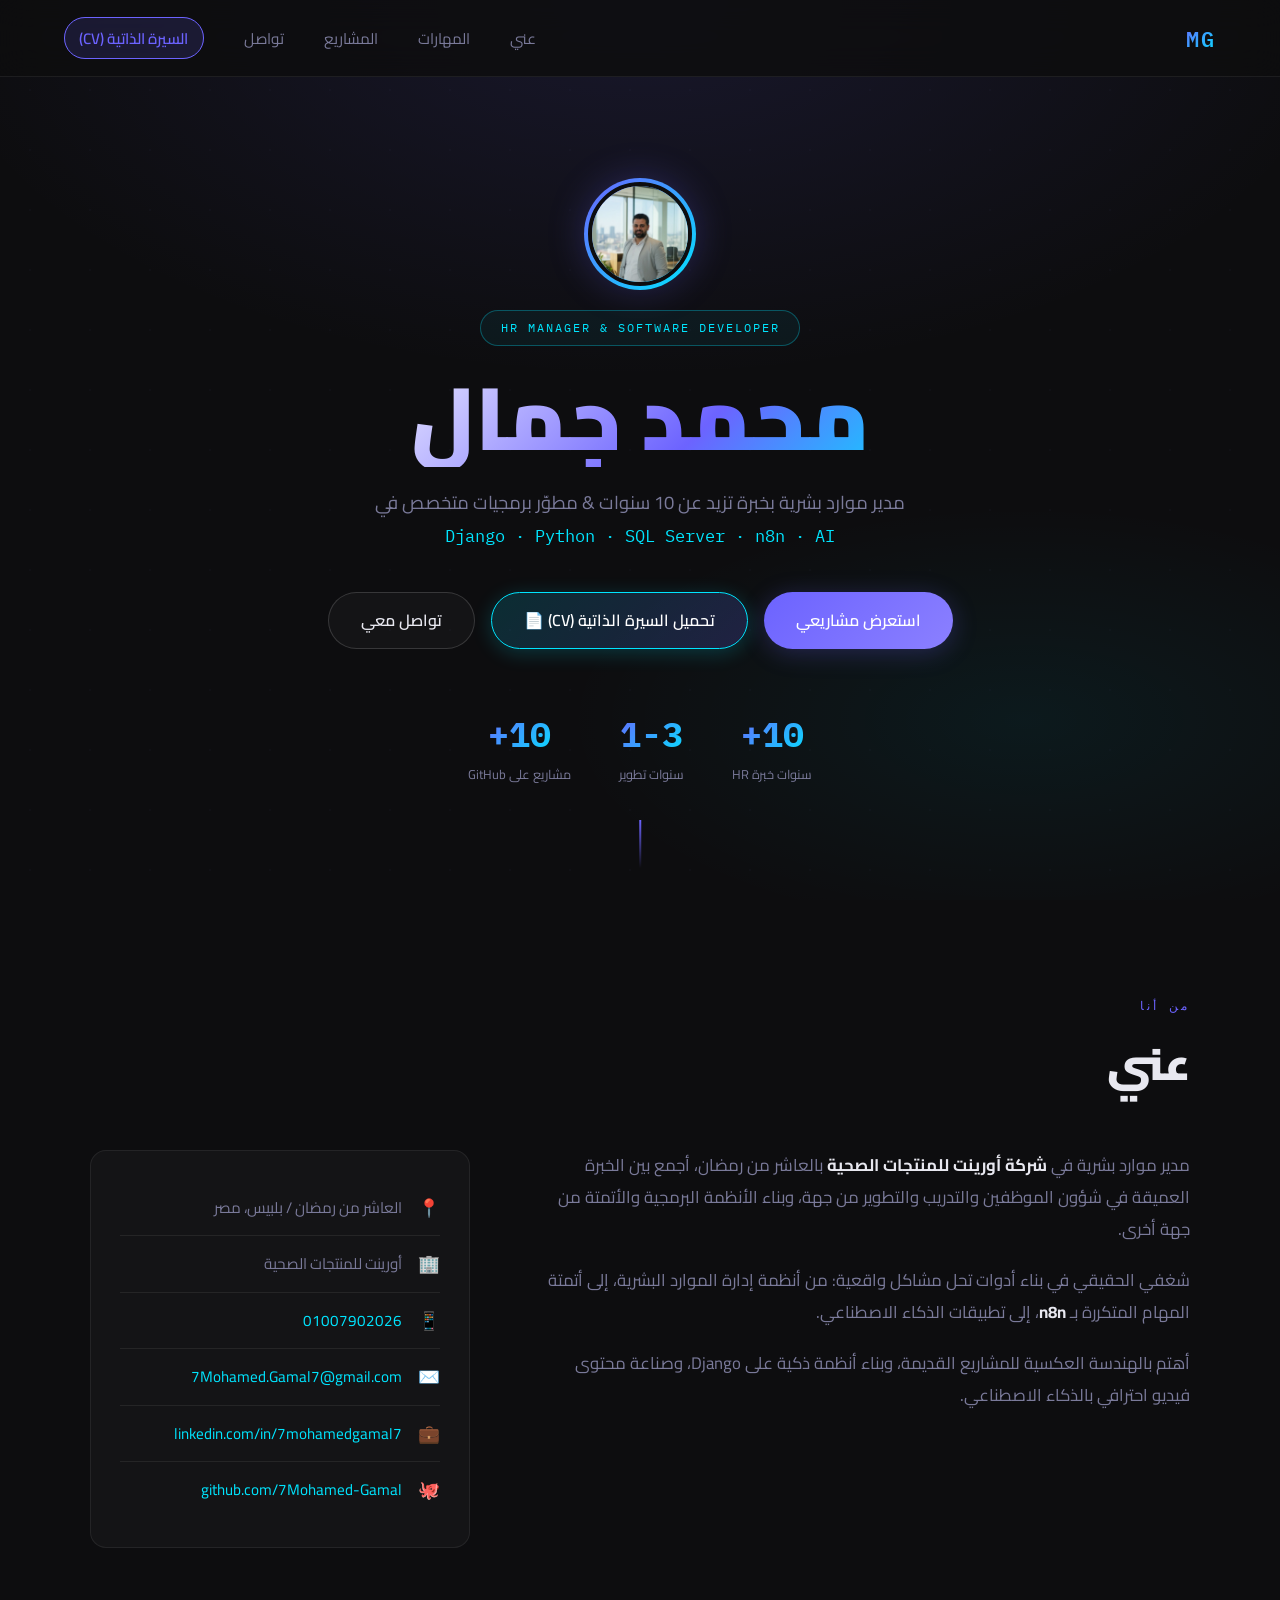
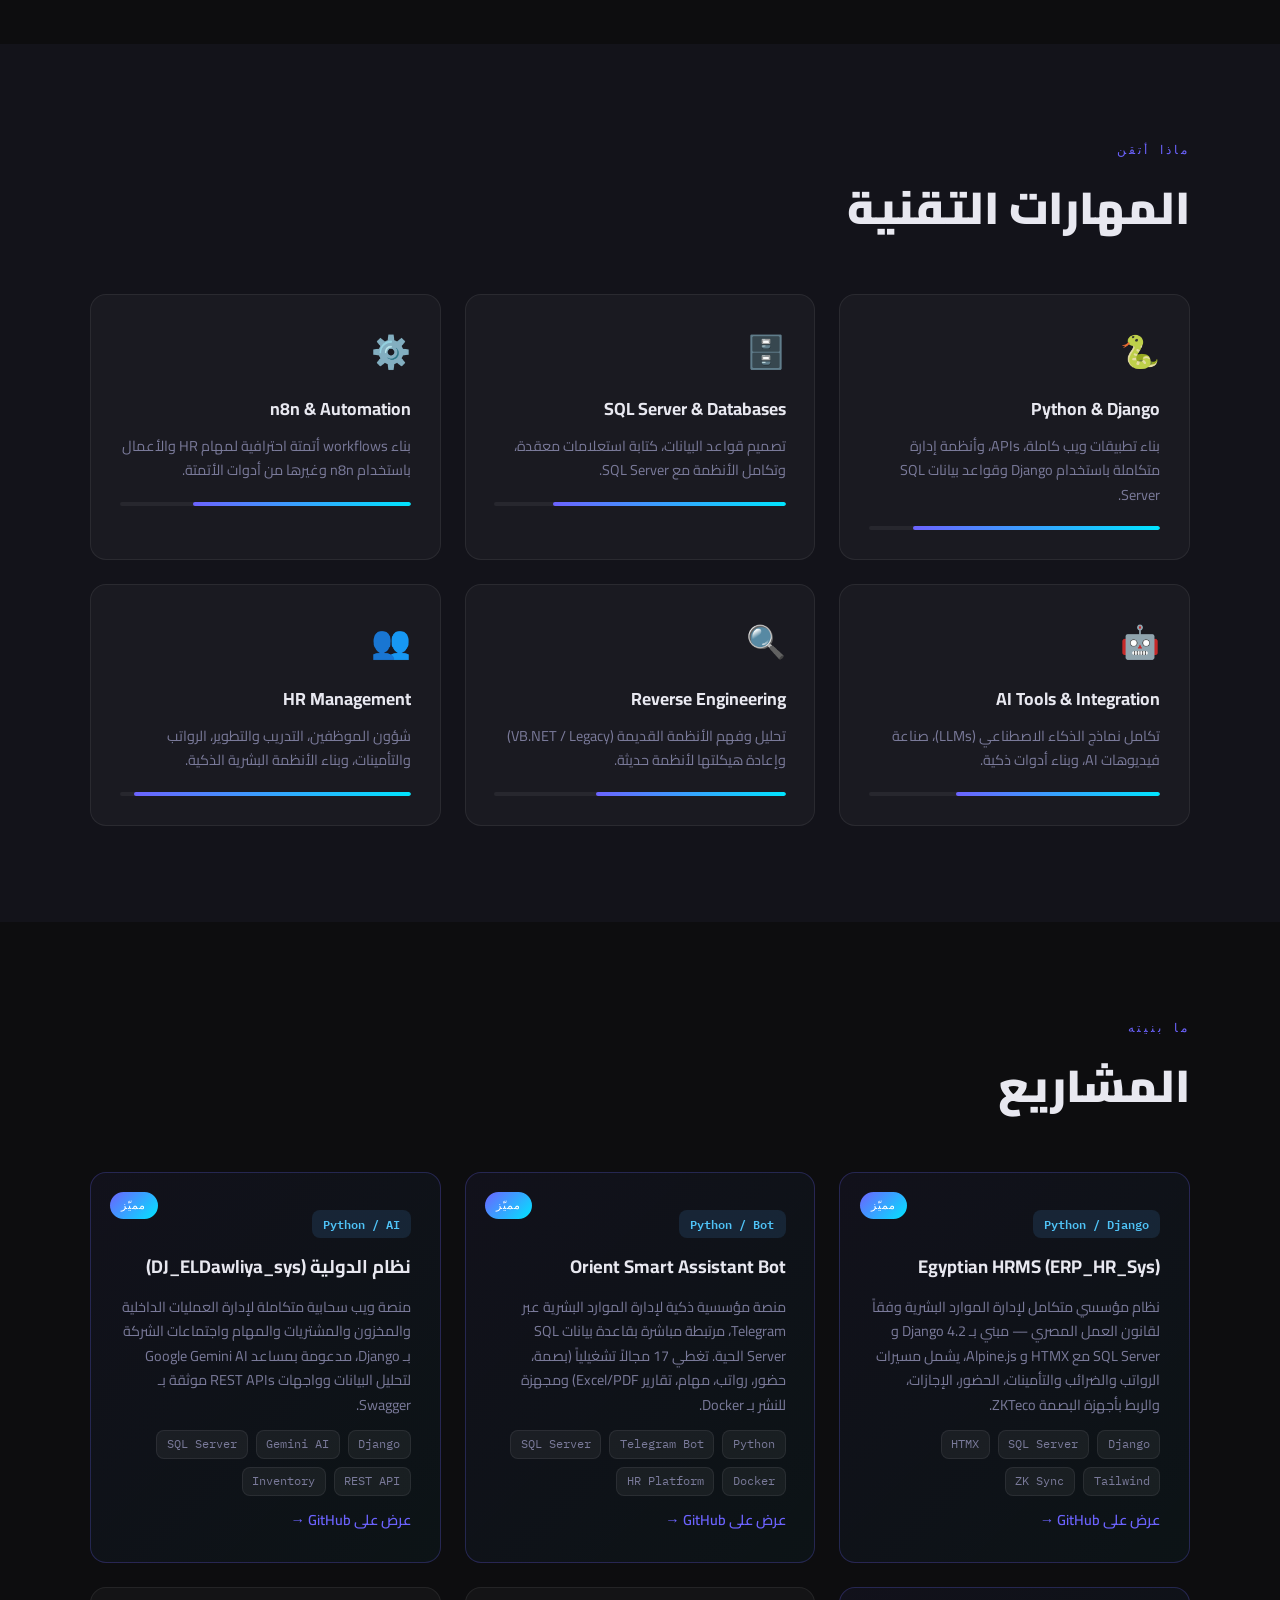
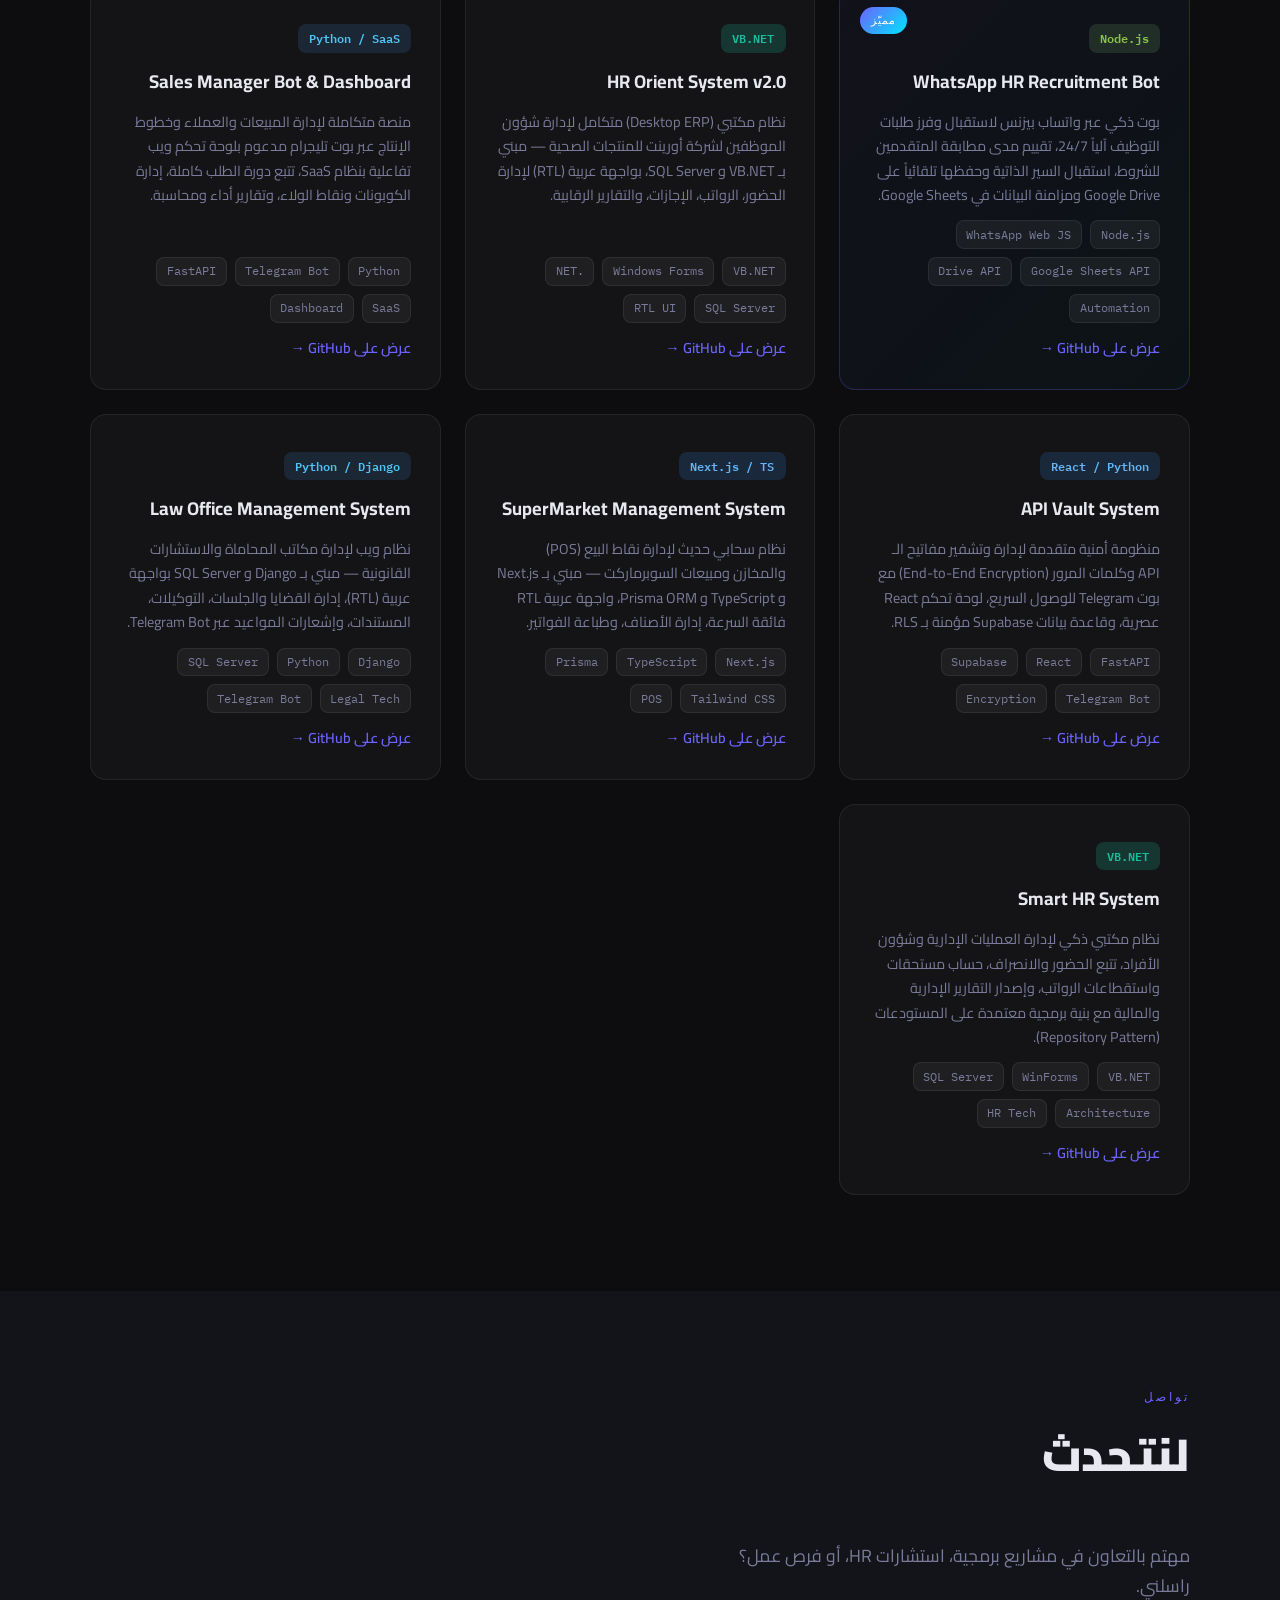
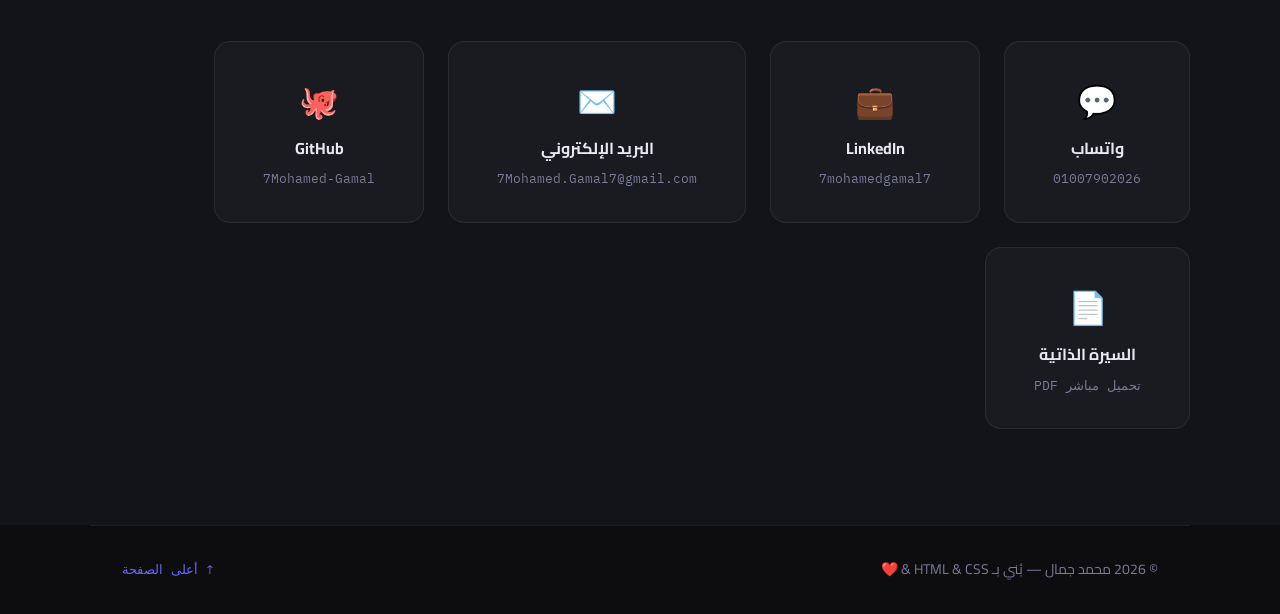
==== commit c554038f: "feat: update projects, contacts, and add executive resume download" ====
--- a/index.html
+++ b/index.html
@@ -3,6 +3,11 @@
 <head>
   <meta charset="UTF-8" />
   <meta name="viewport" content="width=device-width, initial-scale=1.0" />
+  <meta name="description" content="محمد جمال | مدير موارد بشرية بخبرة تزيد عن 10 سنوات ومطور برمجيات وأنظمة أتمتة (Python, Django, SQL Server, n8n, AI)" />
+  <meta property="og:title" content="محمد جمال | Senior HR Manager & Software Developer" />
+  <meta property="og:description" content="مدير موارد بشرية بخبرة تزيد عن 10 سنوات & مطور أنظمة سحابية وتطبيقات أتمتة وذكاء اصطناعي" />
+  <meta property="og:type" content="website" />
+  <meta property="og:url" content="https://7mohamed-gamal.github.io/" />
   <title>محمد جمال | Portfolio</title>
   <link rel="preconnect" href="https://fonts.googleapis.com" />
   <link href="https://fonts.googleapis.com/css2?family=Cairo:wght@400;600;700;900&family=IBM+Plex+Mono:wght@400;600&display=swap" rel="stylesheet" />
@@ -19,6 +24,7 @@
         <li><a href="#skills">المهارات</a></li>
         <li><a href="#projects">المشاريع</a></li>
         <li><a href="#contact">تواصل</a></li>
+        <li><a href="assets/Mohamed_Gamal_CV.pdf" target="_blank" download class="nav-cv-btn">السيرة الذاتية (CV)</a></li>
       </ul>
     </nav>
 
@@ -34,12 +40,13 @@
       </p>
       <div class="hero-cta">
         <a href="#projects" class="btn btn-primary">استعرض مشاريعي</a>
+        <a href="assets/Mohamed_Gamal_CV.pdf" target="_blank" download class="btn btn-cv">تحميل السيرة الذاتية (CV) 📄</a>
         <a href="#contact" class="btn btn-outline">تواصل معي</a>
       </div>
       <div class="hero-stats">
         <div class="stat"><span class="stat-num">10+</span><span class="stat-label">سنوات خبرة HR</span></div>
         <div class="stat"><span class="stat-num">1-3</span><span class="stat-label">سنوات تطوير</span></div>
-        <div class="stat"><span class="stat-num">7+</span><span class="stat-label">مشاريع على GitHub</span></div>
+        <div class="stat"><span class="stat-num">10+</span><span class="stat-label">مشاريع على GitHub</span></div>
       </div>
     </div>
 
@@ -69,9 +76,11 @@
         </div>
         <div class="about-info">
           <div class="info-card">
-            <div class="info-item"><span class="info-icon">📍</span><span>العاشر من رمضان، مصر</span></div>
+            <div class="info-item"><span class="info-icon">📍</span><span>العاشر من رمضان / بلبيس، مصر</span></div>
             <div class="info-item"><span class="info-icon">🏢</span><span>أورينت للمنتجات الصحية</span></div>
-            <div class="info-item"><span class="info-icon">💼</span><span>Freelance &amp; Full-time</span></div>
+            <div class="info-item"><span class="info-icon">📱</span><a href="https://wa.me/201007902026" target="_blank">01007902026</a></div>
+            <div class="info-item"><span class="info-icon">✉️</span><a href="mailto:7Mohamed.Gamal7@gmail.com">7Mohamed.Gamal7@gmail.com</a></div>
+            <div class="info-item"><span class="info-icon">💼</span><a href="https://www.linkedin.com/in/7mohamedgamal7" target="_blank" rel="noopener">linkedin.com/in/7mohamedgamal7</a></div>
             <div class="info-item">
               <span class="info-icon">🐙</span>
               <a href="https://github.com/7Mohamed-Gamal" target="_blank" rel="noopener">github.com/7Mohamed-Gamal</a>
@@ -144,68 +153,86 @@
 
         <div class="project-card featured">
           <div class="project-badge">مميّز</div>
-          <div class="project-lang lang-python">Python</div>
-          <h3>ElDawliya System</h3>
-          <p>نظام ويب متكامل لإدارة شركة "الدولية" — بُني بـ Django ويغطي العمليات الإدارية الكاملة للشركة.</p>
-          <div class="project-tags"><span>Django</span><span>Python</span><span>SQL</span></div>
-          <a href="https://github.com/7Mohamed-Gamal/ElDawliya_Sys" target="_blank" class="project-link">عرض على GitHub →</a>
-        </div>
-
-        <div class="project-card featured">
-          <div class="project-badge">مميّز</div>
-          <div class="project-lang lang-ts">TypeScript</div>
-          <h3>VaultKey</h3>
-          <p>مدير مفاتيح API وكلمات المرور مع مزامنة Google Sheets وإضافة Chrome — أداة أمان شخصية كاملة.</p>
-          <div class="project-tags"><span>TypeScript</span><span>Chrome Extension</span><span>Google Sheets</span></div>
-          <a href="https://github.com/7Mohamed-Gamal/VaultKey" target="_blank" class="project-link">عرض على GitHub →</a>
-        </div>
-
-        <div class="project-card">
-          <div class="project-lang lang-cs">C#</div>
-          <h3>Adawat (أدوات)</h3>
-          <p>تطبيق macOS على شريط القوائم يحوّل ويضغط ويعدّل أي ملف أثناء السحب — بالعربية والإنجليزية.</p>
-          <div class="project-tags"><span>C#</span><span>macOS</span><span>Arabic</span></div>
-          <a href="https://github.com/7Mohamed-Gamal/adawat" target="_blank" class="project-link">عرض على GitHub →</a>
-        </div>
-
-        <div class="project-card">
-          <div class="project-lang lang-ts">TypeScript</div>
-          <h3>OmniRoute</h3>
-          <p>بوابة AI مجانية MIT: نقطة نهاية واحدة تصل إلى 352 مزوداً و1200+ نموذج (Claude, GPT, Gemini...).</p>
-          <div class="project-tags"><span>TypeScript</span><span>AI Gateway</span><span>Open Source</span></div>
-          <a href="https://github.com/7Mohamed-Gamal/OmniRoute" target="_blank" class="project-link">عرض على GitHub →</a>
-        </div>
-
-        <div class="project-card">
-          <div class="project-lang lang-ts">TypeScript</div>
-          <h3>REA — Reverse Engineer Anything</h3>
-          <p>أداة وبرومبتات لهندسة عكسية لأي تطبيق أو برنامج وصولاً للـ native binaries باستخدام AI Agents.</p>
-          <div class="project-tags"><span>TypeScript</span><span>AI Agents</span><span>Reverse Engineering</span></div>
-          <a href="https://github.com/7Mohamed-Gamal/rea" target="_blank" class="project-link">عرض على GitHub →</a>
-        </div>
-
-        <div class="project-card">
-          <div class="project-lang lang-none">—</div>
-          <h3>Recruitment System</h3>
-          <p>نظام إدارة التوظيف لشركة أورينت — مرتبط بـ ClickUp recruitment pipeline.</p>
-          <div class="project-tags"><span>HR Tech</span><span>ClickUp</span><span>Recruitment</span></div>
-          <a href="https://github.com/7Mohamed-Gamal/recruitment-system" target="_blank" class="project-link">عرض على GitHub →</a>
-        </div>
-
-        <div class="project-card">
-          <div class="project-lang lang-none">—</div>
-          <h3>n8n Course Projects</h3>
-          <p>مشاريع أتمتة عملية من كورس n8n — workflows حقيقية لأتمتة مهام الأعمال.</p>
-          <div class="project-tags"><span>n8n</span><span>Automation</span><span>Workflows</span></div>
-          <a href="https://github.com/7Mohamed-Gamal/n8n-course-Projetcs" target="_blank" class="project-link">عرض على GitHub →</a>
-        </div>
-
-        <div class="project-card">
-          <div class="project-lang lang-ts">TypeScript</div>
-          <h3>Resume Matcher</h3>
-          <p>أداة لتحسين السيرة الذاتية بالذكاء الاصطناعي — مقارنة CV مع وصف الوظيفة وتقديم اقتراحات.</p>
-          <div class="project-tags"><span>TypeScript</span><span>AI</span><span>HR Tech</span></div>
-          <a href="https://github.com/7Mohamed-Gamal/Resume-Matcher" target="_blank" class="project-link">عرض على GitHub →</a>
+          <div class="project-lang lang-python">Python / Django</div>
+          <h3>Egyptian HRMS (ERP_HR_Sys)</h3>
+          <p>نظام مؤسسي متكامل لإدارة الموارد البشرية وفقاً لقانون العمل المصري — مبني بـ Django 4.2 و SQL Server مع HTMX و Alpine.js، يشمل مسيرات الرواتب والضرائب والتأمينات، الحضور، الإجازات، والربط بأجهزة البصمة ZKTeco.</p>
+          <div class="project-tags"><span>Django</span><span>SQL Server</span><span>HTMX</span><span>Tailwind</span><span>ZK Sync</span></div>
+          <a href="https://github.com/7MYWork7/ERP_HR_Sys" target="_blank" class="project-link">عرض على GitHub →</a>
+        </div>
+
+        <div class="project-card featured">
+          <div class="project-badge">مميّز</div>
+          <div class="project-lang lang-python">Python / Bot</div>
+          <h3>Orient Smart Assistant Bot</h3>
+          <p>منصة مؤسسية ذكية لإدارة الموارد البشرية عبر Telegram، مرتبطة مباشرة بقاعدة بيانات SQL Server الحية. تغطي 17 مجالاً تشغيلياً (بصمة، حضور، رواتب، مهام، تقارير Excel/PDF) ومجهزة للنشر بـ Docker.</p>
+          <div class="project-tags"><span>Python</span><span>Telegram Bot</span><span>SQL Server</span><span>Docker</span><span>HR Platform</span></div>
+          <a href="https://github.com/7MYWork7/Orient-Smart-Assistant-bot" target="_blank" class="project-link">عرض على GitHub →</a>
+        </div>
+
+        <div class="project-card featured">
+          <div class="project-badge">مميّز</div>
+          <div class="project-lang lang-python">Python / AI</div>
+          <h3>نظام الدولية (DJ_ELDawliya_sys)</h3>
+          <p>منصة ويب سحابية متكاملة لإدارة العمليات الداخلية والمخزون والمشتريات والمهام واجتماعات الشركة بـ Django، مدعومة بمساعد Google Gemini AI لتحليل البيانات وواجهات REST APIs موثقة بـ Swagger.</p>
+          <div class="project-tags"><span>Django</span><span>Gemini AI</span><span>SQL Server</span><span>REST API</span><span>Inventory</span></div>
+          <a href="https://github.com/7Mohamed-Gamal7/DJ_ELDawliya_sys" target="_blank" class="project-link">عرض على GitHub →</a>
+        </div>
+
+        <div class="project-card featured">
+          <div class="project-badge">مميّز</div>
+          <div class="project-lang lang-node">Node.js</div>
+          <h3>WhatsApp HR Recruitment Bot</h3>
+          <p>بوت ذكي عبر واتساب بيزنس لاستقبال وفرز طلبات التوظيف آلياً 24/7، تقييم مدى مطابقة المتقدمين للشروط، استقبال السير الذاتية وحفظها تلقائياً على Google Drive ومزامنة البيانات في Google Sheets.</p>
+          <div class="project-tags"><span>Node.js</span><span>WhatsApp Web JS</span><span>Google Sheets API</span><span>Drive API</span><span>Automation</span></div>
+          <a href="https://github.com/7MYWork7/WhatsApp-Bot" target="_blank" class="project-link">عرض على GitHub →</a>
+        </div>
+
+        <div class="project-card">
+          <div class="project-lang lang-vb">VB.NET</div>
+          <h3>HR Orient System v2.0</h3>
+          <p>نظام مكتبي (Desktop ERP) متكامل لإدارة شؤون الموظفين لشركة أورينت للمنتجات الصحية — مبني بـ VB.NET و SQL Server، بواجهة عربية (RTL) لإدارة الحضور، الرواتب، الإجازات، والتقارير الرقابية.</p>
+          <div class="project-tags"><span>VB.NET</span><span>Windows Forms</span><span>.NET</span><span>SQL Server</span><span>RTL UI</span></div>
+          <a href="https://github.com/7Mohamed-Gamal/HR_Orient_Sys_VB" target="_blank" class="project-link">عرض على GitHub →</a>
+        </div>
+
+        <div class="project-card">
+          <div class="project-lang lang-python">Python / SaaS</div>
+          <h3>Sales Manager Bot & Dashboard</h3>
+          <p>منصة متكاملة لإدارة المبيعات والعملاء وخطوط الإنتاج عبر بوت تليجرام مدعوم بلوحة تحكم ويب تفاعلية بنظام SaaS، تتبع دورة الطلب كاملة، إدارة الكوبونات ونقاط الولاء، وتقارير أداء ومحاسبة.</p>
+          <div class="project-tags"><span>Python</span><span>Telegram Bot</span><span>FastAPI</span><span>SaaS</span><span>Dashboard</span></div>
+          <a href="https://github.com/7MYWork7/Sales_Manager_bot" target="_blank" class="project-link">عرض على GitHub →</a>
+        </div>
+
+        <div class="project-card">
+          <div class="project-lang lang-ts">React / Python</div>
+          <h3>API Vault System</h3>
+          <p>منظومة أمنية متقدمة لإدارة وتشفير مفاتيح الـ API وكلمات المرور (End-to-End Encryption) مع بوت Telegram للوصول السريع، لوحة تحكم React عصرية، وقاعدة بيانات Supabase مؤمنة بـ RLS.</p>
+          <div class="project-tags"><span>FastAPI</span><span>React</span><span>Supabase</span><span>Telegram Bot</span><span>Encryption</span></div>
+          <a href="https://github.com/7MYWork7/API-Vault-System" target="_blank" class="project-link">عرض على GitHub →</a>
+        </div>
+
+        <div class="project-card">
+          <div class="project-lang lang-ts">Next.js / TS</div>
+          <h3>SuperMarket Management System</h3>
+          <p>نظام سحابي حديث لإدارة نقاط البيع (POS) والمخازن ومبيعات السوبرماركت — مبني بـ Next.js و TypeScript و Prisma ORM، واجهة عربية RTL فائقة السرعة، إدارة الأصناف، وطباعة الفواتير.</p>
+          <div class="project-tags"><span>Next.js</span><span>TypeScript</span><span>Prisma</span><span>Tailwind CSS</span><span>POS</span></div>
+          <a href="https://github.com/7MYWork7/SuperMarket_Sys" target="_blank" class="project-link">عرض على GitHub →</a>
+        </div>
+
+        <div class="project-card">
+          <div class="project-lang lang-python">Python / Django</div>
+          <h3>Law Office Management System</h3>
+          <p>نظام ويب لإدارة مكاتب المحاماة والاستشارات القانونية — مبني بـ Django و SQL Server بواجهة عربية (RTL)، إدارة القضايا والجلسات، التوكيلات، المستندات، وإشعارات المواعيد عبر Telegram Bot.</p>
+          <div class="project-tags"><span>Django</span><span>Python</span><span>SQL Server</span><span>Legal Tech</span><span>Telegram Bot</span></div>
+          <a href="https://github.com/7MYWork7/Law_Office" target="_blank" class="project-link">عرض على GitHub →</a>
+        </div>
+
+        <div class="project-card">
+          <div class="project-lang lang-vb">VB.NET</div>
+          <h3>Smart HR System</h3>
+          <p>نظام مكتبي ذكي لإدارة العمليات الإدارية وشؤون الأفراد، تتبع الحضور والانصراف، حساب مستحقات واستقطاعات الرواتب، وإصدار التقارير الإدارية والمالية مع بنية برمجية معتمدة على المستودعات (Repository Pattern).</p>
+          <div class="project-tags"><span>VB.NET</span><span>WinForms</span><span>SQL Server</span><span>Architecture</span><span>HR Tech</span></div>
+          <a href="https://github.com/7MYWork7/Smart_HR_Sys" target="_blank" class="project-link">عرض على GitHub →</a>
         </div>
 
       </div>
@@ -219,15 +246,30 @@
       <h2 class="section-title">لنتحدث</h2>
       <p class="contact-sub">مهتم بالتعاون في مشاريع برمجية، استشارات HR، أو فرص عمل؟ راسلني.</p>
       <div class="contact-links">
-        <a href="https://github.com/7Mohamed-Gamal" target="_blank" class="contact-card">
+        <a href="https://wa.me/201007902026" target="_blank" class="contact-card">
+          <span class="contact-icon">💬</span>
+          <span>واتساب</span>
+          <span class="contact-handle">01007902026</span>
+        </a>
+        <a href="https://www.linkedin.com/in/7mohamedgamal7" target="_blank" rel="noopener" class="contact-card">
+          <span class="contact-icon">💼</span>
+          <span>LinkedIn</span>
+          <span class="contact-handle">7mohamedgamal7</span>
+        </a>
+        <a href="mailto:7Mohamed.Gamal7@gmail.com" class="contact-card" id="email-link">
+          <span class="contact-icon">✉️</span>
+          <span>البريد الإلكتروني</span>
+          <span class="contact-handle">7Mohamed.Gamal7@gmail.com</span>
+        </a>
+        <a href="https://github.com/7Mohamed-Gamal" target="_blank" rel="noopener" class="contact-card">
           <span class="contact-icon">🐙</span>
           <span>GitHub</span>
           <span class="contact-handle">7Mohamed-Gamal</span>
         </a>
-        <a href="mailto:your@email.com" class="contact-card" id="email-link">
-          <span class="contact-icon">✉️</span>
-          <span>Email</span>
-          <span class="contact-handle">راسلني مباشرة</span>
+        <a href="assets/Mohamed_Gamal_CV.pdf" target="_blank" download class="contact-card">
+          <span class="contact-icon">📄</span>
+          <span>السيرة الذاتية</span>
+          <span class="contact-handle">تحميل مباشر PDF</span>
         </a>
       </div>
     </div>
--- a/assets/style.css
+++ b/assets/style.css
@@ -1,524 +1,1082 @@
 /* ===== RESET & BASE ===== */
+
 *, *::before, *::after { box-sizing: border-box; margin: 0; padding: 0; }
 
+
+
 :root {
+
   --bg: #0d0d0f;
+
   --bg2: #13131a;
+
   --bg3: #1a1a24;
+
   --border: rgba(255,255,255,0.07);
+
   --text: #e8e8f0;
+
   --text-muted: #7a7a9a;
+
   --accent: #6c63ff;
+
   --accent2: #00e5ff;
+
   --accent-glow: rgba(108, 99, 255, 0.25);
+
   --green: #00e676;
+
   --card-bg: rgba(255,255,255,0.03);
+
   --card-hover: rgba(108,99,255,0.08);
+
   --radius: 16px;
+
   --radius-sm: 8px;
+
   --font: 'Cairo', sans-serif;
+
   --mono: 'IBM Plex Mono', monospace;
+
   --shadow: 0 8px 32px rgba(0,0,0,0.4);
+
   --transition: all 0.3s cubic-bezier(0.4, 0, 0.2, 1);
-}
+
+}
+
+
 
 html { scroll-behavior: smooth; }
 
+
+
 body {
+
   font-family: var(--font);
+
   background: var(--bg);
+
   color: var(--text);
+
   line-height: 1.7;
+
   -webkit-font-smoothing: antialiased;
+
   overflow-x: hidden;
-}
+
+}
+
+
 
 a { text-decoration: none; color: inherit; }
 
+
+
 ::selection { background: var(--accent); color: #fff; }
 
+
+
 /* ===== SCROLLBAR ===== */
+
 ::-webkit-scrollbar { width: 6px; }
+
 ::-webkit-scrollbar-track { background: var(--bg); }
+
 ::-webkit-scrollbar-thumb { background: var(--accent); border-radius: 3px; }
 
+
+
 /* ===== NAV ===== */
+
 .nav {
+
   position: fixed;
+
   top: 0; left: 0; right: 0;
+
   z-index: 100;
+
   display: flex;
+
   align-items: center;
+
   justify-content: space-between;
+
   padding: 1.2rem 4rem;
+
   background: rgba(13,13,15,0.85);
+
   backdrop-filter: blur(16px);
+
   border-bottom: 1px solid var(--border);
-}
+
+}
+
+
 
 .logo {
+
   font-family: var(--mono);
+
   font-size: 1.4rem;
+
   font-weight: 600;
+
   color: var(--accent);
+
   letter-spacing: 2px;
+
   background: linear-gradient(135deg, var(--accent), var(--accent2));
+
   -webkit-background-clip: text;
+
   -webkit-text-fill-color: transparent;
-}
+
+}
+
+
 
 .nav-links {
+
   list-style: none;
+
   display: flex;
+
   gap: 2.5rem;
-}
+
+}
+
+
 
 .nav-links a {
+
   font-size: 0.95rem;
+
   color: var(--text-muted);
+
   transition: var(--transition);
+
   position: relative;
-}
+
+}
+
+
 
 .nav-links a::after {
+
   content: '';
+
   position: absolute;
+
   bottom: -4px;
+
   right: 0;
+
   width: 0;
+
   height: 2px;
+
   background: var(--accent);
+
   transition: width 0.3s;
-}
+
+}
+
+
 
 .nav-links a:hover { color: var(--text); }
+
 .nav-links a:hover::after { width: 100%; }
 
+
+
 /* ===== HERO ===== */
+
 .hero {
+
   min-height: 100vh;
+
   display: flex;
+
   flex-direction: column;
+
   align-items: center;
+
   justify-content: center;
+
   text-align: center;
+
   position: relative;
+
   padding: 8rem 2rem 4rem;
+
   background:
+
     radial-gradient(ellipse 80% 60% at 50% 0%, rgba(108,99,255,0.12) 0%, transparent 70%),
+
     radial-gradient(ellipse 60% 40% at 80% 80%, rgba(0,229,255,0.06) 0%, transparent 60%),
+
     var(--bg);
+
   overflow: hidden;
-}
+
+}
+
+
 
 .hero::before {
+
   content: '';
+
   position: absolute;
+
   inset: 0;
+
   background: url("data:image/svg+xml,%3Csvg width='60' height='60' viewBox='0 0 60 60' xmlns='http://www.w3.org/2000/svg'%3E%3Cg fill='none' fill-rule='evenodd'%3E%3Cg fill='%236c63ff' fill-opacity='0.03'%3E%3Ccircle cx='30' cy='30' r='1'/%3E%3C/g%3E%3C/g%3E%3C/svg%3E");
+
   pointer-events: none;
-}
+
+}
+
+
 
 .hero-content { position: relative; z-index: 1; max-width: 760px; }
 
+
+
 .hero-photo-wrap {
-  width: 150px;
-  height: 150px;
-  margin: 0 auto 1.5rem;
+
+  width: 112px;
+
+  height: 112px;
+
+  margin: 0 auto 1.25rem;
+
   padding: 4px;
+
   border-radius: 50%;
+
   background: linear-gradient(135deg, var(--accent), var(--accent2));
+
   box-shadow: 0 0 36px var(--accent-glow);
-}
+
+}
+
+
 
 .hero-photo {
+
   display: block;
+
   width: 100%;
+
   height: 100%;
+
   border-radius: 50%;
+
   object-fit: cover;
+
   object-position: center 25%;
+
   border: 4px solid var(--bg);
-}
+
+}
+
+
 
 .hero-badge {
+
   display: inline-block;
+
   font-family: var(--mono);
+
   font-size: 0.78rem;
+
   letter-spacing: 2px;
+
   text-transform: uppercase;
+
   color: var(--accent2);
+
   border: 1px solid rgba(0,229,255,0.3);
+
   padding: 0.4rem 1.2rem;
+
   border-radius: 100px;
+
   margin-bottom: 1.5rem;
+
   background: rgba(0,229,255,0.05);
-}
+
+}
+
+
 
 .hero-name {
+
   font-size: clamp(3rem, 8vw, 5.5rem);
+
   font-weight: 900;
+
   line-height: 1.1;
+
   background: linear-gradient(135deg, #fff 0%, var(--accent) 60%, var(--accent2) 100%);
+
   -webkit-background-clip: text;
+
   -webkit-text-fill-color: transparent;
+
   margin-bottom: 1.2rem;
-}
+
+}
+
+
 
 .hero-sub {
+
   font-size: 1.15rem;
+
   color: var(--text-muted);
+
   max-width: 580px;
+
   margin: 0 auto 2.5rem;
+
   line-height: 1.8;
-}
+
+}
+
+
 
 .highlight {
+
   color: var(--accent2);
+
   font-family: var(--mono);
+
   font-size: 0.95em;
-}
+
+}
+
+
 
 .hero-cta {
+
   display: flex;
+
   gap: 1rem;
+
   justify-content: center;
+
   flex-wrap: wrap;
+
   margin-bottom: 3.5rem;
-}
+
+}
+
+
 
 .btn {
+
   padding: 0.85rem 2rem;
+
   border-radius: 100px;
+
   font-family: var(--font);
+
   font-size: 1rem;
+
   font-weight: 600;
+
   cursor: pointer;
+
   transition: var(--transition);
+
   display: inline-flex;
+
   align-items: center;
+
   gap: 0.5rem;
-}
+
+}
+
+
 
 .btn-primary {
+
   background: linear-gradient(135deg, var(--accent), #8b80ff);
+
   color: #fff;
+
   box-shadow: 0 4px 24px var(--accent-glow);
-}
+
+}
+
 .btn-primary:hover { transform: translateY(-2px); box-shadow: 0 8px 32px var(--accent-glow); }
 
+
+
 .btn-outline {
+
   border: 1.5px solid rgba(255,255,255,0.15);
+
   color: var(--text);
+
   background: rgba(255,255,255,0.03);
-}
+
+}
+
 .btn-outline:hover { border-color: var(--accent); color: var(--accent); background: var(--accent-glow); }
 
+
+
 .hero-stats {
+
   display: flex;
+
   gap: 3rem;
+
   justify-content: center;
-}
+
+}
+
+
 
 .stat { display: flex; flex-direction: column; align-items: center; }
+
 .stat-num {
+
   font-size: 2.2rem;
+
   font-weight: 900;
+
   background: linear-gradient(135deg, var(--accent), var(--accent2));
+
   -webkit-background-clip: text;
+
   -webkit-text-fill-color: transparent;
+
   font-family: var(--mono);
-}
+
+}
+
 .stat-label { font-size: 0.8rem; color: var(--text-muted); }
 
+
+
 .hero-scroll {
+
   position: absolute;
+
   bottom: 2rem;
+
   left: 50%;
+
   transform: translateX(-50%);
-}
+
+}
+
 .hero-scroll span {
+
   display: block;
+
   width: 1.5px;
+
   height: 48px;
+
   background: linear-gradient(to bottom, var(--accent), transparent);
+
   margin: 0 auto;
+
   animation: scroll-line 2s ease-in-out infinite;
-}
+
+}
+
 @keyframes scroll-line { 0%,100%{opacity:0;transform:scaleY(0);transform-origin:top} 50%{opacity:1;transform:scaleY(1)} }
 
+
+
 /* ===== SECTIONS ===== */
+
 .section { padding: 6rem 2rem; }
+
 .section-dark { background: var(--bg2); }
 
+
+
 .container { max-width: 1100px; margin: 0 auto; }
 
+
+
 .section-label {
+
   font-family: var(--mono);
+
   font-size: 0.75rem;
+
   letter-spacing: 3px;
+
   text-transform: uppercase;
+
   color: var(--accent);
+
   margin-bottom: 0.6rem;
-}
+
+}
+
+
 
 .section-title {
+
   font-size: clamp(1.8rem, 4vw, 2.8rem);
+
   font-weight: 900;
+
   margin-bottom: 3rem;
+
   color: var(--text);
-}
+
+}
+
+
 
 /* ===== ABOUT ===== */
+
 .about-grid {
+
   display: grid;
+
   grid-template-columns: 1fr 380px;
+
   gap: 4rem;
+
   align-items: start;
-}
+
+}
+
+
 
 .about-text p { color: var(--text-muted); margin-bottom: 1.2rem; font-size: 1.05rem; line-height: 1.9; }
+
 .about-text strong { color: var(--text); }
 
+
+
 .info-card {
+
   background: var(--card-bg);
+
   border: 1px solid var(--border);
+
   border-radius: var(--radius);
+
   padding: 1.8rem;
-}
+
+}
+
+
 
 .info-item {
+
   display: flex;
+
   align-items: center;
+
   gap: 1rem;
+
   padding: 0.8rem 0;
+
   border-bottom: 1px solid var(--border);
+
   color: var(--text-muted);
+
   font-size: 0.95rem;
-}
+
+}
+
 .info-item:last-child { border-bottom: none; }
+
 .info-item a { color: var(--accent2); }
+
 .info-item a:hover { text-decoration: underline; }
+
 .info-icon { font-size: 1.1rem; }
 
+
+
 /* ===== SKILLS ===== */
+
 .skills-grid {
+
   display: grid;
+
   grid-template-columns: repeat(auto-fill, minmax(300px, 1fr));
+
   gap: 1.5rem;
-}
+
+}
+
+
 
 .skill-card {
+
   background: var(--card-bg);
+
   border: 1px solid var(--border);
+
   border-radius: var(--radius);
+
   padding: 1.8rem;
+
   transition: var(--transition);
-}
+
+}
+
 .skill-card:hover {
+
   border-color: rgba(108,99,255,0.3);
+
   background: var(--card-hover);
+
   transform: translateY(-4px);
+
   box-shadow: var(--shadow);
-}
+
+}
+
+
 
 .skill-icon { font-size: 2rem; margin-bottom: 1rem; }
+
 .skill-card h3 { font-size: 1.1rem; font-weight: 700; margin-bottom: 0.6rem; color: var(--text); }
+
 .skill-card p { color: var(--text-muted); font-size: 0.9rem; line-height: 1.7; margin-bottom: 1.2rem; }
 
+
+
 .skill-bar {
+
   height: 4px;
+
   background: rgba(255,255,255,0.06);
+
   border-radius: 2px;
+
   overflow: hidden;
-}
+
+}
+
 .skill-fill {
+
   height: 100%;
+
   background: linear-gradient(90deg, var(--accent), var(--accent2));
+
   border-radius: 2px;
+
   transition: width 1.2s ease;
-}
+
+}
+
+
 
 /* ===== PROJECTS ===== */
+
 .projects-grid {
+
   display: grid;
+
   grid-template-columns: repeat(auto-fill, minmax(320px, 1fr));
+
   gap: 1.5rem;
-}
+
+}
+
+
 
 .project-card {
+
   background: var(--card-bg);
+
   border: 1px solid var(--border);
+
   border-radius: var(--radius);
+
   padding: 1.8rem;
+
   position: relative;
+
   transition: var(--transition);
+
   display: flex;
+
   flex-direction: column;
+
   gap: 0.8rem;
-}
+
+}
+
 .project-card:hover {
+
   border-color: rgba(108,99,255,0.3);
+
   background: var(--card-hover);
+
   transform: translateY(-4px);
+
   box-shadow: var(--shadow);
-}
+
+}
+
+
 
 .project-card.featured {
+
   border-color: rgba(108,99,255,0.25);
+
   background: linear-gradient(135deg, rgba(108,99,255,0.05), rgba(0,229,255,0.03));
-}
+
+}
+
+
 
 .project-badge {
+
   position: absolute;
+
   top: 1.2rem;
+
   left: 1.2rem;
+
   font-size: 0.7rem;
+
   font-family: var(--mono);
+
   letter-spacing: 1px;
+
   background: linear-gradient(135deg, var(--accent), var(--accent2));
+
   color: #fff;
+
   padding: 0.25rem 0.7rem;
+
   border-radius: 100px;
-}
+
+}
+
+
 
 .project-lang {
+
   font-family: var(--mono);
+
   font-size: 0.75rem;
+
   font-weight: 600;
+
   padding: 0.25rem 0.7rem;
+
   border-radius: var(--radius-sm);
+
   display: inline-block;
+
   align-self: flex-start;
+
   margin-top: 0.5rem;
-}
+
+}
+
 .lang-python { background: rgba(55,118,171,0.2); color: #4fc3f7; }
+
 .lang-ts     { background: rgba(49,120,198,0.2); color: #64b5f6; }
+
 .lang-cs     { background: rgba(104,33,122,0.2); color: #ce93d8; }
+
+.lang-vb     { background: rgba(26,188,156,0.2); color: #1abc9c; }
+
+.lang-node   { background: rgba(104,160,99,0.2); color: #8bc34a; }
+
 .lang-none   { background: rgba(255,255,255,0.06); color: var(--text-muted); }
 
+
+
 .project-card h3 {
+
   font-size: 1.15rem;
+
   font-weight: 700;
+
   color: var(--text);
-}
+
+}
+
+
 
 .project-card p {
+
   color: var(--text-muted);
+
   font-size: 0.9rem;
+
   line-height: 1.7;
+
   flex: 1;
-}
+
+}
+
+
 
 .project-tags {
+
   display: flex;
+
   flex-wrap: wrap;
+
   gap: 0.5rem;
-}
+
+}
+
 .project-tags span {
+
   font-size: 0.75rem;
+
   font-family: var(--mono);
+
   background: rgba(255,255,255,0.05);
+
   border: 1px solid var(--border);
+
   color: var(--text-muted);
+
   padding: 0.2rem 0.6rem;
+
   border-radius: var(--radius-sm);
-}
+
+}
+
+
 
 .project-link {
+
   font-size: 0.9rem;
+
   font-weight: 600;
+
   color: var(--accent);
+
   transition: var(--transition);
+
   align-self: flex-start;
-}
+
+}
+
 .project-link:hover { color: var(--accent2); letter-spacing: 0.5px; }
 
+
+
 /* ===== CONTACT ===== */
+
 .contact-sub {
+
   color: var(--text-muted);
+
   font-size: 1.1rem;
+
   max-width: 500px;
+
   margin-bottom: 2.5rem;
-}
+
+}
+
+
 
 .contact-links {
+
   display: flex;
+
   gap: 1.5rem;
+
   flex-wrap: wrap;
-}
+
+}
+
+
 
 .contact-card {
+
   display: flex;
+
   flex-direction: column;
+
   align-items: center;
+
   gap: 0.4rem;
+
   background: var(--card-bg);
+
   border: 1px solid var(--border);
+
   border-radius: var(--radius);
+
   padding: 2rem 3rem;
+
   transition: var(--transition);
+
   min-width: 180px;
+
   text-align: center;
-}
+
+}
+
 .contact-card:hover {
+
   border-color: var(--accent);
+
   background: var(--accent-glow);
+
   transform: translateY(-4px);
+
   box-shadow: var(--shadow);
-}
+
+}
+
+
 
 .contact-icon { font-size: 2rem; }
+
 .contact-card span:nth-child(2) { font-weight: 700; font-size: 1rem; }
+
 .contact-handle { font-family: var(--mono); font-size: 0.8rem; color: var(--text-muted); }
 
+
+
 /* ===== FOOTER ===== */
+
 .footer {
+
   text-align: center;
+
   padding: 2rem;
+
   border-top: 1px solid var(--border);
+
   color: var(--text-muted);
+
   font-size: 0.875rem;
+
   display: flex;
+
   justify-content: space-between;
+
   align-items: center;
+
   max-width: 1100px;
+
   margin: 0 auto;
-}
+
+}
+
+
 
 .back-top {
+
   font-family: var(--mono);
+
   font-size: 0.8rem;
+
   color: var(--accent);
+
   transition: var(--transition);
-}
+
+}
+
 .back-top:hover { color: var(--accent2); }
 
+
+
 /* ===== RESPONSIVE ===== */
+
 @media (max-width: 768px) {
+
   .nav { padding: 1rem 1.5rem; }
+
   .nav-links { gap: 1.2rem; }
+
   .nav-links a { font-size: 0.85rem; }
+
   .hero-stats { gap: 1.5rem; }
+
   .about-grid { grid-template-columns: 1fr; }
+
   .footer { flex-direction: column; gap: 0.8rem; }
+
   .contact-card { padding: 1.5rem 2rem; }
-}
+
+}
+
+
 
 @media (max-width: 480px) {
+
   .nav-links { display: none; }
+
   .hero-name { font-size: 2.5rem; }
+
+  .hero-photo-wrap { width: 96px; height: 96px; }
+
   .btn { padding: 0.75rem 1.5rem; font-size: 0.9rem; }
+
   .hero-stats { flex-wrap: wrap; }
-}
+
+}
+
+
 
 /* ===== ANIMATIONS ===== */
+
 .fade-in {
+
   opacity: 0;
+
   transform: translateY(24px);
+
   transition: opacity 0.7s ease, transform 0.7s ease;
-}
+
+}
+
 .fade-in.visible {
+
   opacity: 1;
+
   transform: translateY(0);
-}
+
+}
+
+
+
+.btn-cv {
+  background: linear-gradient(135deg, rgba(0, 229, 255, 0.15), rgba(108, 99, 255, 0.2));
+  border: 1px solid var(--accent2);
+  color: #fff;
+  box-shadow: 0 4px 20px rgba(0, 229, 255, 0.2);
+}
+.btn-cv:hover {
+  background: linear-gradient(135deg, var(--accent2), var(--accent));
+  color: #0d0d0f;
+  transform: translateY(-2px);
+  box-shadow: 0 6px 28px rgba(0, 229, 255, 0.4);
+}
+
+.nav-cv-btn {
+  padding: 0.35rem 0.9rem;
+  border-radius: 100px;
+  background: rgba(108, 99, 255, 0.15);
+  border: 1px solid var(--accent);
+  color: var(--accent) !important;
+  font-weight: 600;
+  transition: var(--transition);
+}
+.nav-cv-btn:hover {
+  background: var(--accent);
+  color: #fff !important;
+}
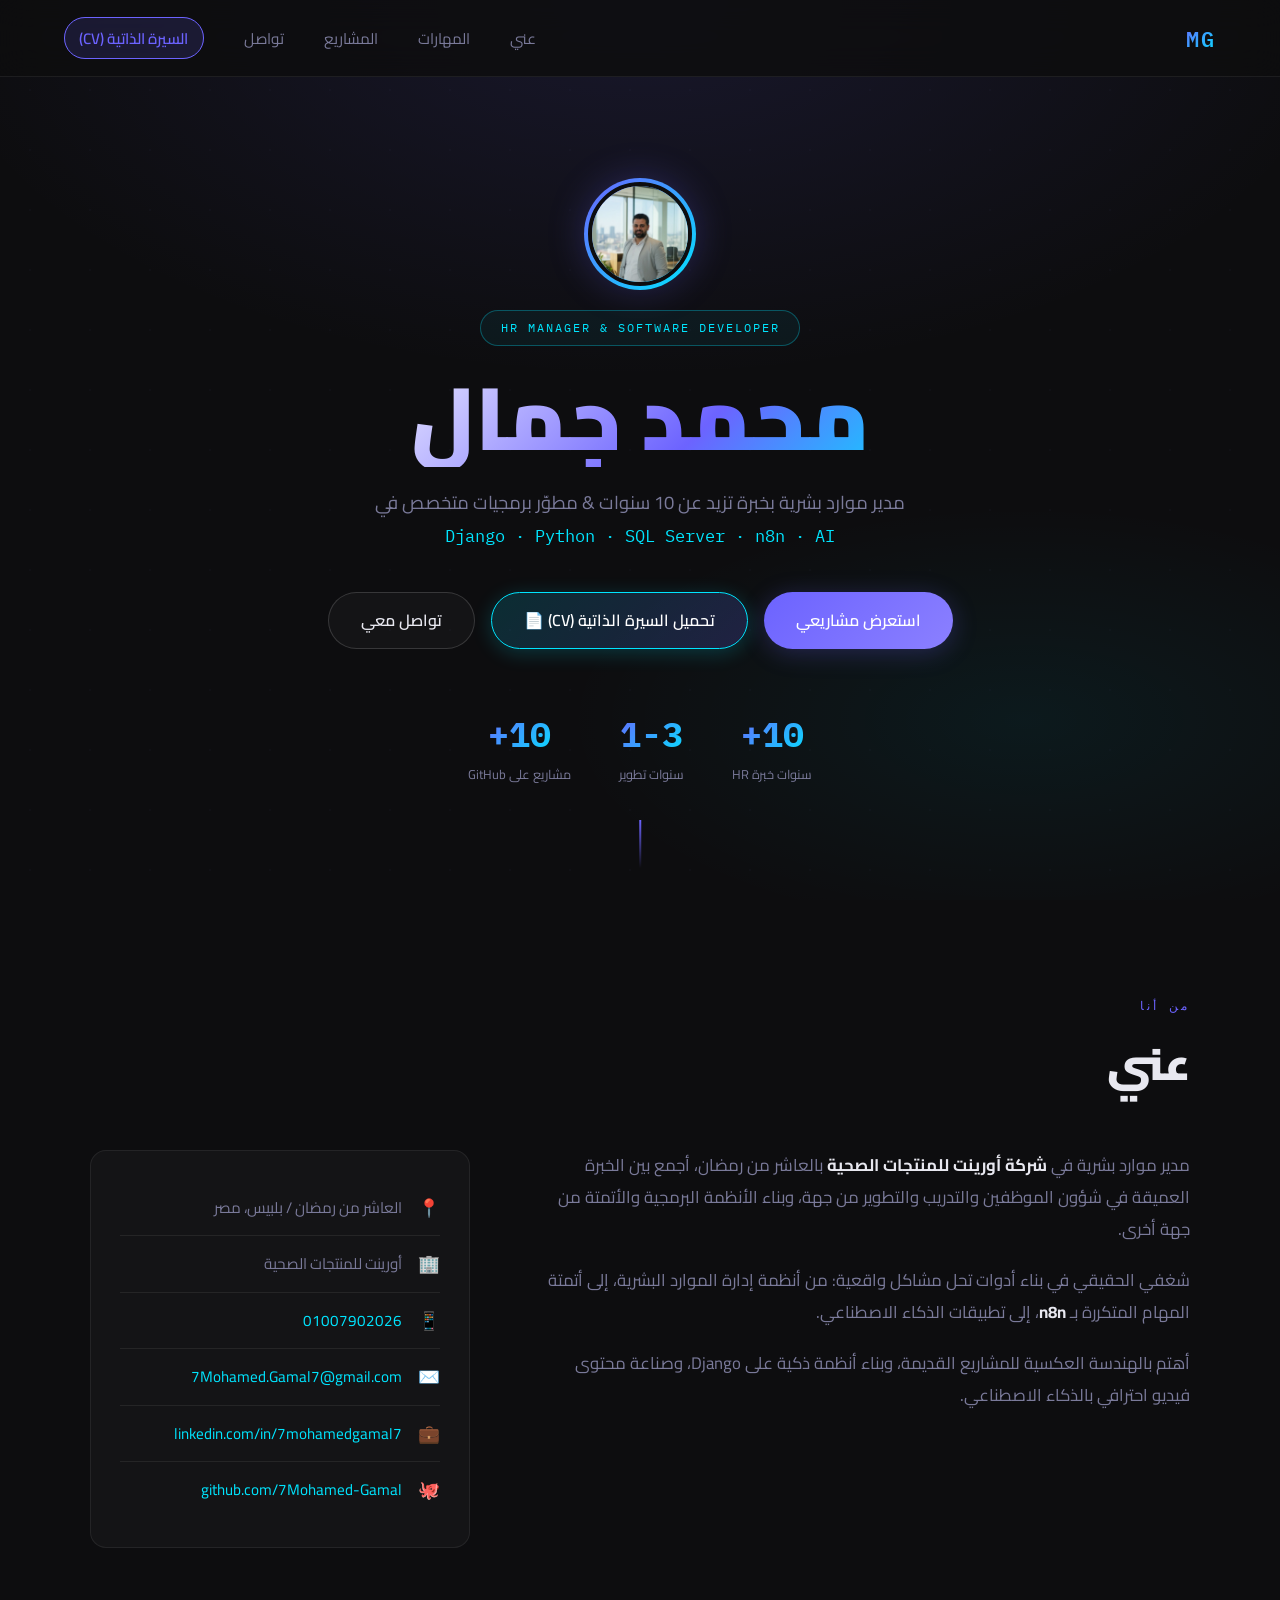
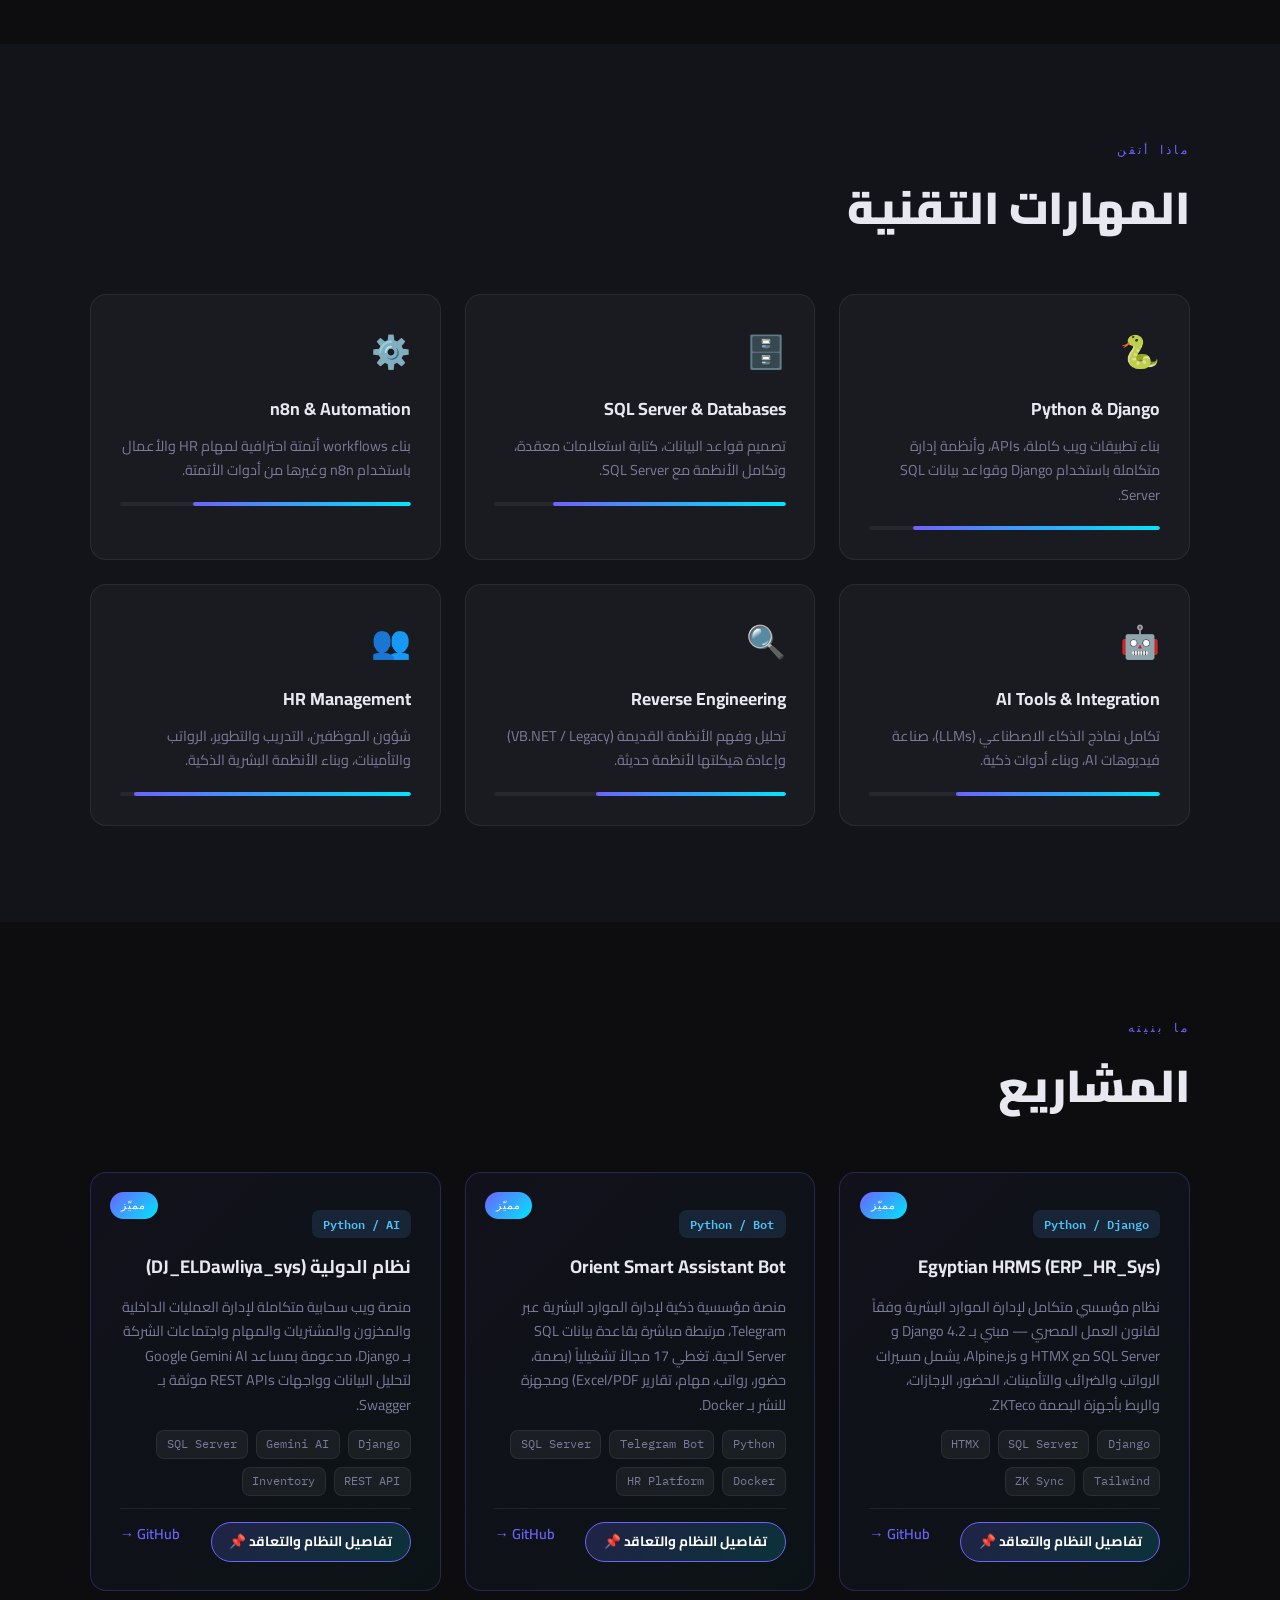
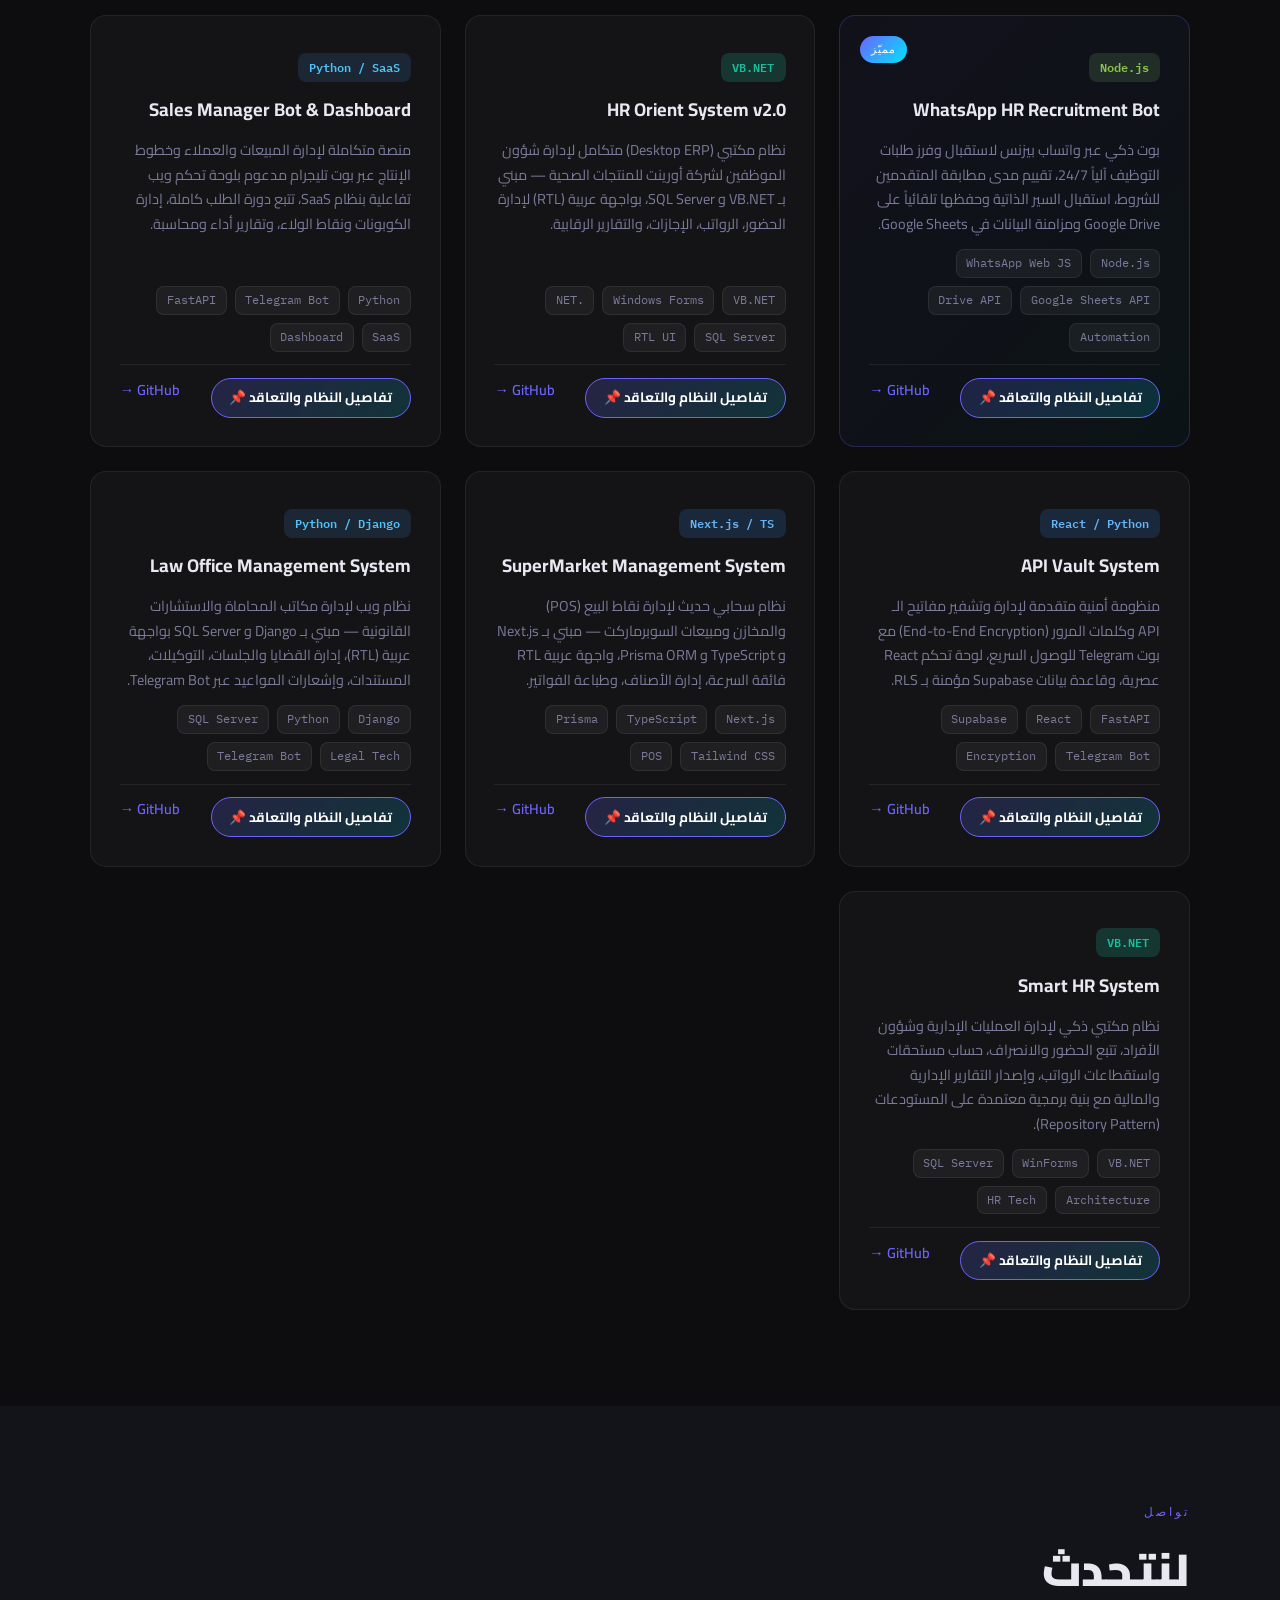
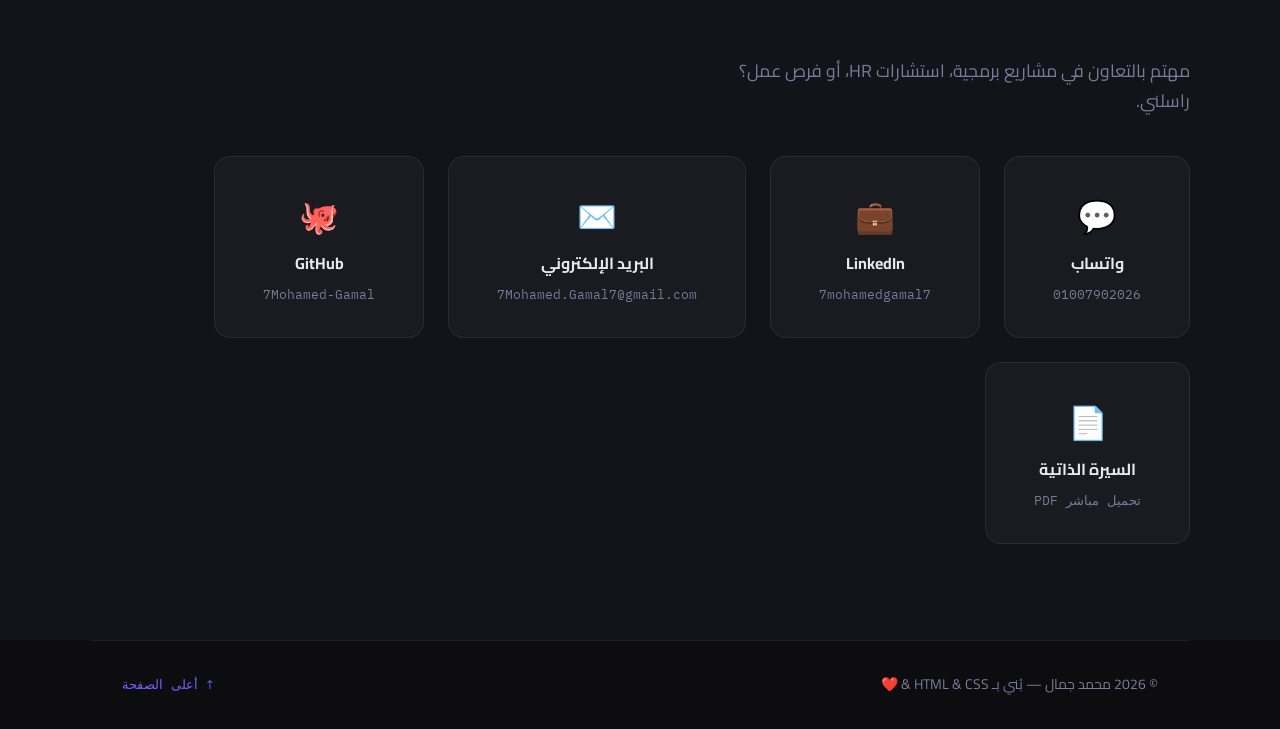
==== commit a0729b99: "feat: add detailed client pages, real ERP screenshots, and business pitch features" ====
--- a/index.html
+++ b/index.html
@@ -157,7 +157,10 @@
           <h3>Egyptian HRMS (ERP_HR_Sys)</h3>
           <p>نظام مؤسسي متكامل لإدارة الموارد البشرية وفقاً لقانون العمل المصري — مبني بـ Django 4.2 و SQL Server مع HTMX و Alpine.js، يشمل مسيرات الرواتب والضرائب والتأمينات، الحضور، الإجازات، والربط بأجهزة البصمة ZKTeco.</p>
           <div class="project-tags"><span>Django</span><span>SQL Server</span><span>HTMX</span><span>Tailwind</span><span>ZK Sync</span></div>
-          <a href="https://github.com/7MYWork7/ERP_HR_Sys" target="_blank" class="project-link">عرض على GitHub →</a>
+          <div class="project-links-row">
+            <a href="projects/erp-hr-sys.html" class="btn-card-details">تفاصيل النظام والتعاقد 📌</a>
+            <a href="https://github.com/7MYWork7/ERP_HR_Sys" target="_blank" class="project-link">GitHub →</a>
+          </div>
         </div>
 
         <div class="project-card featured">
@@ -166,7 +169,10 @@
           <h3>Orient Smart Assistant Bot</h3>
           <p>منصة مؤسسية ذكية لإدارة الموارد البشرية عبر Telegram، مرتبطة مباشرة بقاعدة بيانات SQL Server الحية. تغطي 17 مجالاً تشغيلياً (بصمة، حضور، رواتب، مهام، تقارير Excel/PDF) ومجهزة للنشر بـ Docker.</p>
           <div class="project-tags"><span>Python</span><span>Telegram Bot</span><span>SQL Server</span><span>Docker</span><span>HR Platform</span></div>
-          <a href="https://github.com/7MYWork7/Orient-Smart-Assistant-bot" target="_blank" class="project-link">عرض على GitHub →</a>
+          <div class="project-links-row">
+            <a href="projects/orient-smart-assistant-bot.html" class="btn-card-details">تفاصيل النظام والتعاقد 📌</a>
+            <a href="https://github.com/7MYWork7/Orient-Smart-Assistant-bot" target="_blank" class="project-link">GitHub →</a>
+          </div>
         </div>
 
         <div class="project-card featured">
@@ -175,7 +181,10 @@
           <h3>نظام الدولية (DJ_ELDawliya_sys)</h3>
           <p>منصة ويب سحابية متكاملة لإدارة العمليات الداخلية والمخزون والمشتريات والمهام واجتماعات الشركة بـ Django، مدعومة بمساعد Google Gemini AI لتحليل البيانات وواجهات REST APIs موثقة بـ Swagger.</p>
           <div class="project-tags"><span>Django</span><span>Gemini AI</span><span>SQL Server</span><span>REST API</span><span>Inventory</span></div>
-          <a href="https://github.com/7Mohamed-Gamal7/DJ_ELDawliya_sys" target="_blank" class="project-link">عرض على GitHub →</a>
+          <div class="project-links-row">
+            <a href="projects/dj-eldawliya-sys.html" class="btn-card-details">تفاصيل النظام والتعاقد 📌</a>
+            <a href="https://github.com/7Mohamed-Gamal7/DJ_ELDawliya_sys" target="_blank" class="project-link">GitHub →</a>
+          </div>
         </div>
 
         <div class="project-card featured">
@@ -184,7 +193,10 @@
           <h3>WhatsApp HR Recruitment Bot</h3>
           <p>بوت ذكي عبر واتساب بيزنس لاستقبال وفرز طلبات التوظيف آلياً 24/7، تقييم مدى مطابقة المتقدمين للشروط، استقبال السير الذاتية وحفظها تلقائياً على Google Drive ومزامنة البيانات في Google Sheets.</p>
           <div class="project-tags"><span>Node.js</span><span>WhatsApp Web JS</span><span>Google Sheets API</span><span>Drive API</span><span>Automation</span></div>
-          <a href="https://github.com/7MYWork7/WhatsApp-Bot" target="_blank" class="project-link">عرض على GitHub →</a>
+          <div class="project-links-row">
+            <a href="projects/whatsapp-bot.html" class="btn-card-details">تفاصيل النظام والتعاقد 📌</a>
+            <a href="https://github.com/7MYWork7/WhatsApp-Bot" target="_blank" class="project-link">GitHub →</a>
+          </div>
         </div>
 
         <div class="project-card">
@@ -192,7 +204,10 @@
           <h3>HR Orient System v2.0</h3>
           <p>نظام مكتبي (Desktop ERP) متكامل لإدارة شؤون الموظفين لشركة أورينت للمنتجات الصحية — مبني بـ VB.NET و SQL Server، بواجهة عربية (RTL) لإدارة الحضور، الرواتب، الإجازات، والتقارير الرقابية.</p>
           <div class="project-tags"><span>VB.NET</span><span>Windows Forms</span><span>.NET</span><span>SQL Server</span><span>RTL UI</span></div>
-          <a href="https://github.com/7Mohamed-Gamal/HR_Orient_Sys_VB" target="_blank" class="project-link">عرض على GitHub →</a>
+          <div class="project-links-row">
+            <a href="projects/hr-orient-sys-vb.html" class="btn-card-details">تفاصيل النظام والتعاقد 📌</a>
+            <a href="https://github.com/7Mohamed-Gamal/HR_Orient_Sys_VB" target="_blank" class="project-link">GitHub →</a>
+          </div>
         </div>
 
         <div class="project-card">
@@ -200,7 +215,10 @@
           <h3>Sales Manager Bot & Dashboard</h3>
           <p>منصة متكاملة لإدارة المبيعات والعملاء وخطوط الإنتاج عبر بوت تليجرام مدعوم بلوحة تحكم ويب تفاعلية بنظام SaaS، تتبع دورة الطلب كاملة، إدارة الكوبونات ونقاط الولاء، وتقارير أداء ومحاسبة.</p>
           <div class="project-tags"><span>Python</span><span>Telegram Bot</span><span>FastAPI</span><span>SaaS</span><span>Dashboard</span></div>
-          <a href="https://github.com/7MYWork7/Sales_Manager_bot" target="_blank" class="project-link">عرض على GitHub →</a>
+          <div class="project-links-row">
+            <a href="projects/sales-manager-bot.html" class="btn-card-details">تفاصيل النظام والتعاقد 📌</a>
+            <a href="https://github.com/7MYWork7/Sales_Manager_bot" target="_blank" class="project-link">GitHub →</a>
+          </div>
         </div>
 
         <div class="project-card">
@@ -208,7 +226,10 @@
           <h3>API Vault System</h3>
           <p>منظومة أمنية متقدمة لإدارة وتشفير مفاتيح الـ API وكلمات المرور (End-to-End Encryption) مع بوت Telegram للوصول السريع، لوحة تحكم React عصرية، وقاعدة بيانات Supabase مؤمنة بـ RLS.</p>
           <div class="project-tags"><span>FastAPI</span><span>React</span><span>Supabase</span><span>Telegram Bot</span><span>Encryption</span></div>
-          <a href="https://github.com/7MYWork7/API-Vault-System" target="_blank" class="project-link">عرض على GitHub →</a>
+          <div class="project-links-row">
+            <a href="projects/api-vault-system.html" class="btn-card-details">تفاصيل النظام والتعاقد 📌</a>
+            <a href="https://github.com/7MYWork7/API-Vault-System" target="_blank" class="project-link">GitHub →</a>
+          </div>
         </div>
 
         <div class="project-card">
@@ -216,7 +237,10 @@
           <h3>SuperMarket Management System</h3>
           <p>نظام سحابي حديث لإدارة نقاط البيع (POS) والمخازن ومبيعات السوبرماركت — مبني بـ Next.js و TypeScript و Prisma ORM، واجهة عربية RTL فائقة السرعة، إدارة الأصناف، وطباعة الفواتير.</p>
           <div class="project-tags"><span>Next.js</span><span>TypeScript</span><span>Prisma</span><span>Tailwind CSS</span><span>POS</span></div>
-          <a href="https://github.com/7MYWork7/SuperMarket_Sys" target="_blank" class="project-link">عرض على GitHub →</a>
+          <div class="project-links-row">
+            <a href="projects/supermarket-sys.html" class="btn-card-details">تفاصيل النظام والتعاقد 📌</a>
+            <a href="https://github.com/7MYWork7/SuperMarket_Sys" target="_blank" class="project-link">GitHub →</a>
+          </div>
         </div>
 
         <div class="project-card">
@@ -224,7 +248,10 @@
           <h3>Law Office Management System</h3>
           <p>نظام ويب لإدارة مكاتب المحاماة والاستشارات القانونية — مبني بـ Django و SQL Server بواجهة عربية (RTL)، إدارة القضايا والجلسات، التوكيلات، المستندات، وإشعارات المواعيد عبر Telegram Bot.</p>
           <div class="project-tags"><span>Django</span><span>Python</span><span>SQL Server</span><span>Legal Tech</span><span>Telegram Bot</span></div>
-          <a href="https://github.com/7MYWork7/Law_Office" target="_blank" class="project-link">عرض على GitHub →</a>
+          <div class="project-links-row">
+            <a href="projects/law-office.html" class="btn-card-details">تفاصيل النظام والتعاقد 📌</a>
+            <a href="https://github.com/7MYWork7/Law_Office" target="_blank" class="project-link">GitHub →</a>
+          </div>
         </div>
 
         <div class="project-card">
@@ -232,7 +259,10 @@
           <h3>Smart HR System</h3>
           <p>نظام مكتبي ذكي لإدارة العمليات الإدارية وشؤون الأفراد، تتبع الحضور والانصراف، حساب مستحقات واستقطاعات الرواتب، وإصدار التقارير الإدارية والمالية مع بنية برمجية معتمدة على المستودعات (Repository Pattern).</p>
           <div class="project-tags"><span>VB.NET</span><span>WinForms</span><span>SQL Server</span><span>Architecture</span><span>HR Tech</span></div>
-          <a href="https://github.com/7MYWork7/Smart_HR_Sys" target="_blank" class="project-link">عرض على GitHub →</a>
+          <div class="project-links-row">
+            <a href="projects/smart-hr-sys.html" class="btn-card-details">تفاصيل النظام والتعاقد 📌</a>
+            <a href="https://github.com/7MYWork7/Smart_HR_Sys" target="_blank" class="project-link">GitHub →</a>
+          </div>
         </div>
 
       </div>
--- a/assets/style.css
+++ b/assets/style.css
@@ -1080,3 +1080,33 @@
   background: var(--accent);
   color: #fff !important;
 }
+
+
+.project-links-row {
+  display: flex;
+  justify-content: space-between;
+  align-items: center;
+  margin-top: auto;
+  padding-top: 0.8rem;
+  border-top: 1px solid var(--border);
+}
+
+.btn-card-details {
+  background: linear-gradient(135deg, rgba(108, 99, 255, 0.2), rgba(0, 229, 255, 0.15));
+  border: 1px solid var(--accent);
+  color: #fff;
+  padding: 0.45rem 1.1rem;
+  border-radius: 100px;
+  font-size: 0.85rem;
+  font-weight: 700;
+  transition: var(--transition);
+  display: inline-flex;
+  align-items: center;
+  gap: 0.4rem;
+}
+.btn-card-details:hover {
+  background: linear-gradient(135deg, var(--accent), var(--accent2));
+  color: #0d0d0f;
+  transform: translateY(-2px);
+  box-shadow: 0 4px 15px var(--accent-glow);
+}
